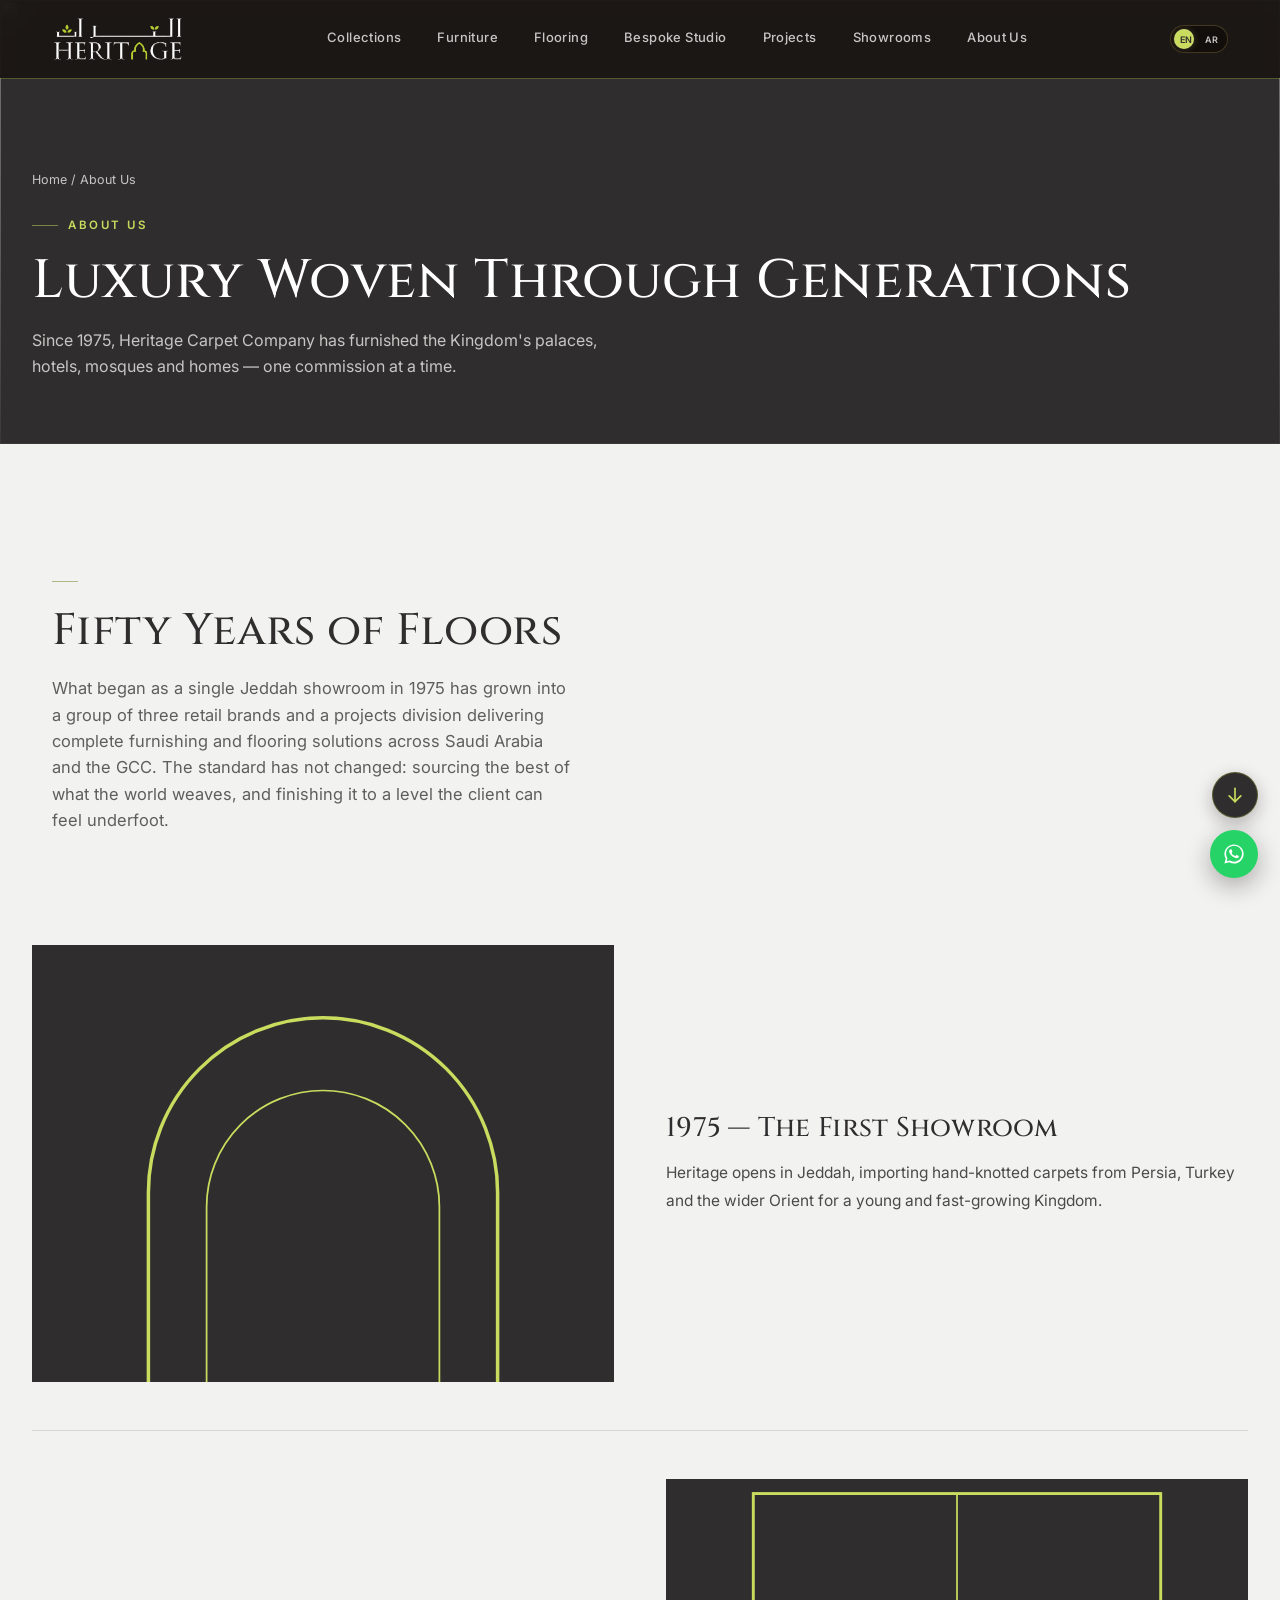
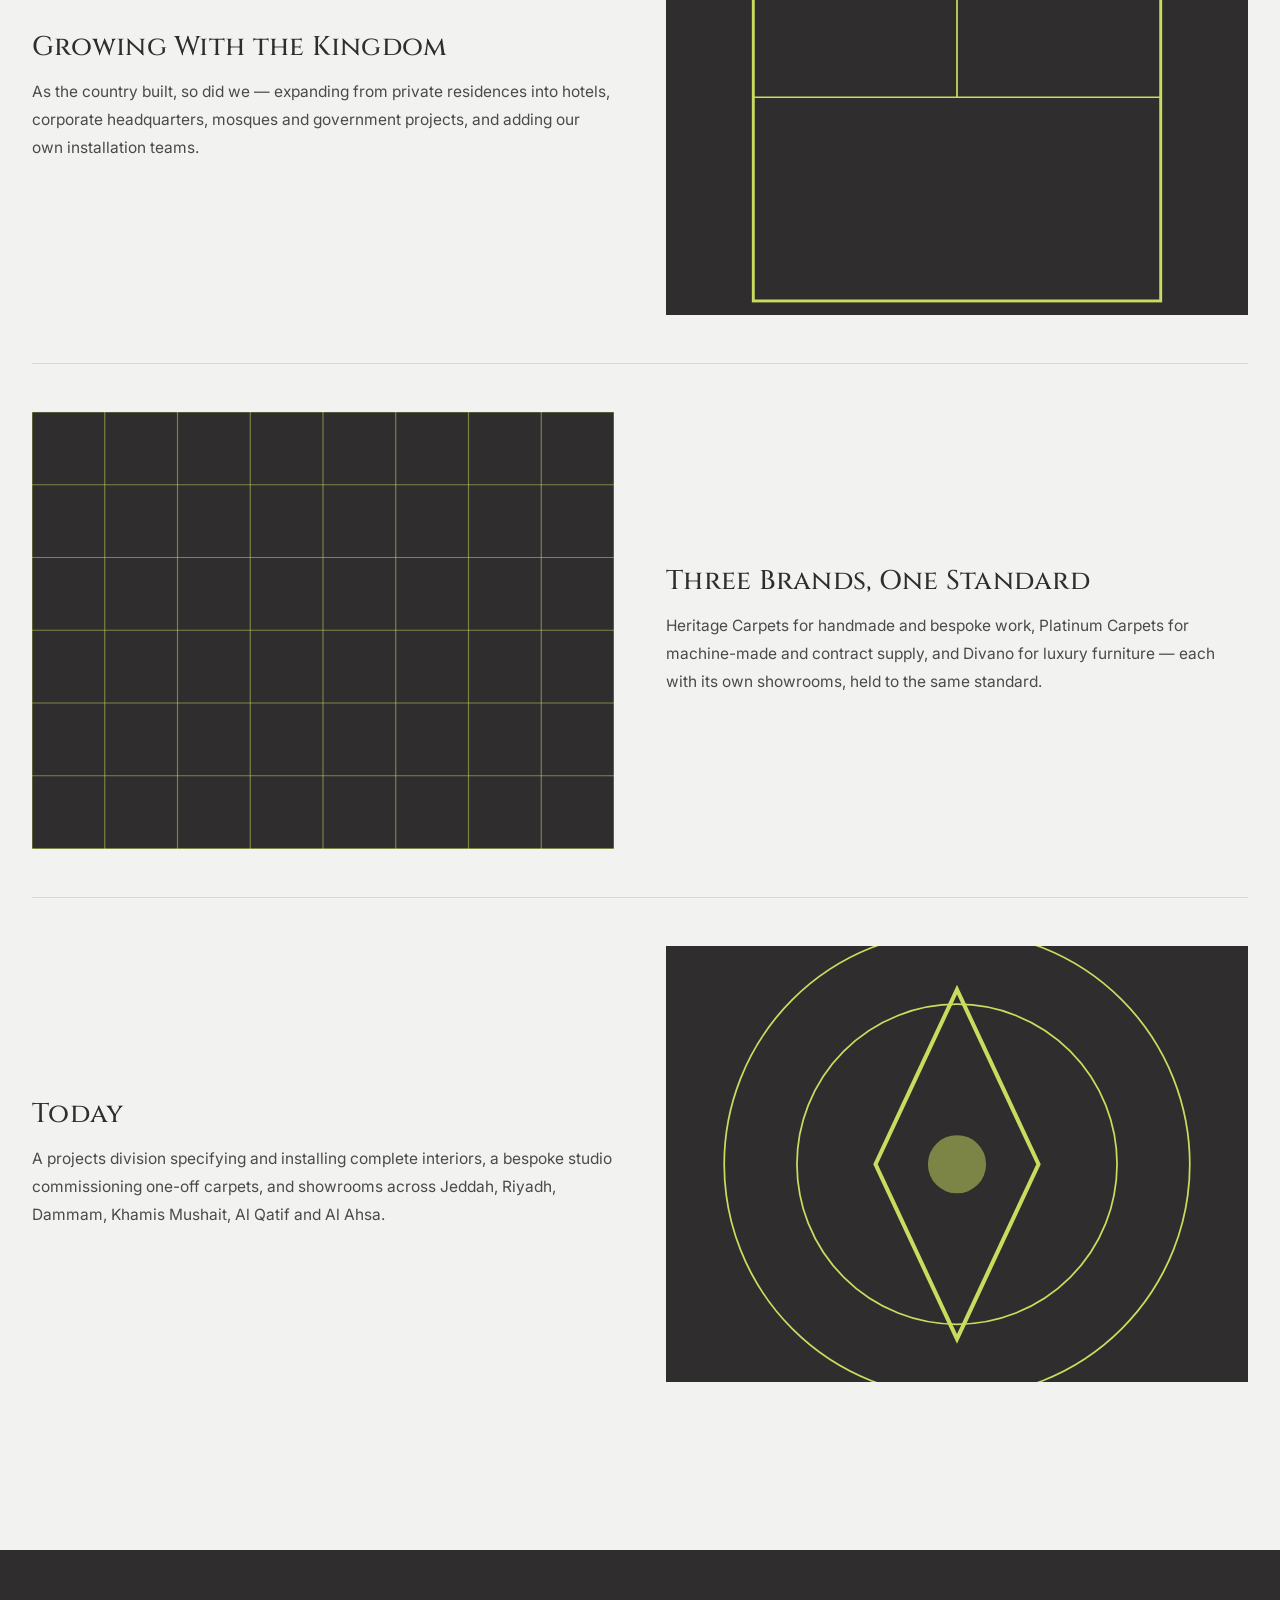
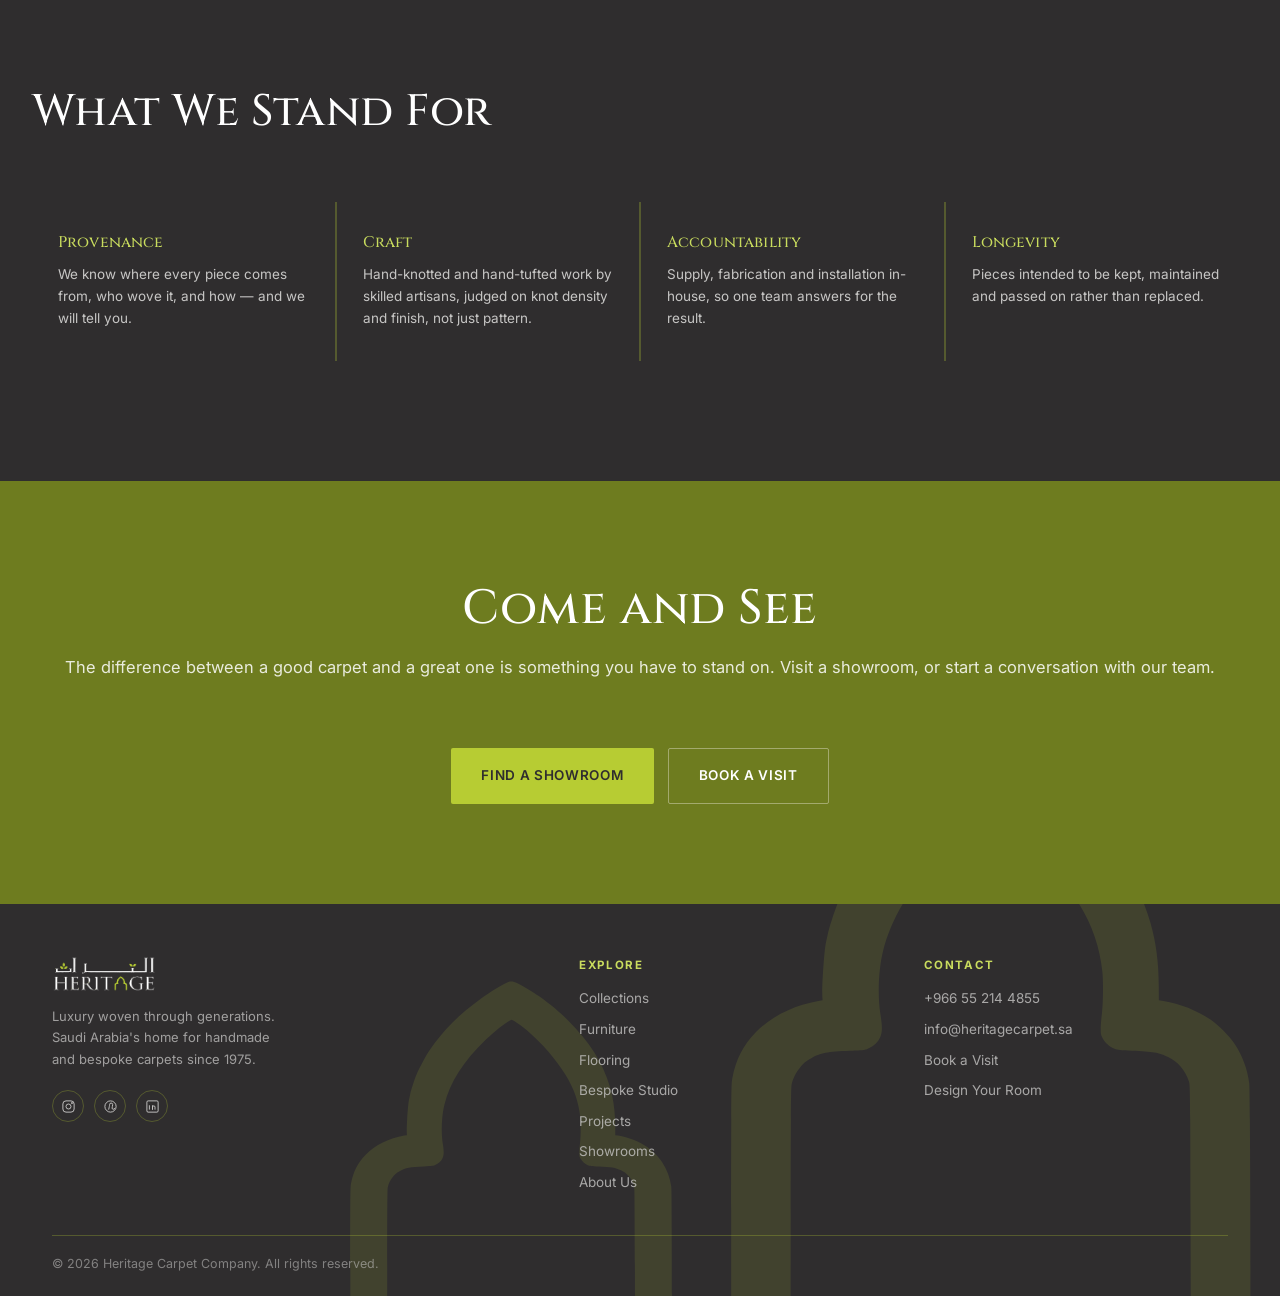
==== about.html @ 790af74d "Add files via upload" ====
<!DOCTYPE html>
<html lang="en" dir="ltr" data-title-en="About Us — Heritage Carpet Company" data-title-ar="من نحن — شركة التراث للسجاد">
<head>
<meta charset="UTF-8">
<meta name="viewport" content="width=device-width, initial-scale=1.0">
<title>About Us — Heritage Carpet Company</title>
<link rel="preconnect" href="https://fonts.googleapis.com">
<link rel="preconnect" href="https://fonts.gstatic.com" crossorigin>
<link href="https://fonts.googleapis.com/css2?family=Fraunces:ital,opsz,wght@0,9..144,300;0,9..144,400;0,9..144,500;0,9..144,600;1,9..144,400;1,9..144,500&family=Inter:wght@400;500;600;700&family=Amiri:wght@400;700&family=Tajawal:wght@400;500;700;800&display=swap" rel="stylesheet">
<link rel="stylesheet" href="css/style.css">
</head>
<body>

<div class="lang-block" data-lang="en" dir="ltr">
<!-- ============ NAV ============ -->
<nav class="nav static-solid" data-role="nav">
  <div class="container">
    <a href="index.html" class="nav-logo">
      <img class="logo-img" src="Assets/Heritage.png" alt="Heritage Carpet Company"><span class="logo-fallback-text">Heritage</span>
    </a>
    <div class="nav-links">
      <a href="collections.html">Collections</a>
      <a href="furniture.html">Furniture</a>
      <a href="flooring.html">Flooring</a>
      <a href="bespoke.html">Bespoke Studio</a>
      <a href="projects.html">Projects</a>
      <a href="locations.html">Showrooms</a>
      <a href="about.html">About Us</a>
    </div>
    <div class="nav-right">
      <button type="button" class="lang-toggle" data-lang-switch aria-label="Switch language"><span class="lang-option lang-en">EN</span><span class="lang-option lang-ar">AR</span><span class="lang-indicator"></span></button>
      <!--<a href="visit.html" class="btn btn-fill nav-cta">Book a Visit</a>-->
      <button class="hamburger" data-role="hamburger" aria-label="Menu"><span></span><span></span><span></span></button>
    </div>
  </div>
</nav>
<div class="mobile-menu" data-role="mobile-menu">
  <a href="collections.html">Collections</a>
  <a href="furniture.html">Furniture</a>
  <a href="flooring.html">Flooring</a>
  <a href="bespoke.html">Bespoke Studio</a>
  <a href="projects.html">Projects</a>
  <a href="locations.html">Showrooms</a>
  <a href="about.html">About Us</a>
</div>

<!-- ============ PAGE HEADER ============ -->
<header class="page-header">
  <div class="page-header-media"><img src="Assets/headers/about.jpg" alt=""></div>
  <div class="container-wide">
    <div class="breadcrumb"><a href="index.html">Home</a> / About Us</div>
    <div class="eyebrow on-dark" data-role="cp-kicker"></div>
    <h1 data-role="cp-title"></h1>
    <p data-role="cp-lead"></p>
  </div>
</header>

<section class="section">
  <div class="container">
    <div class="section-head">
      <div class="eyebrow on-light" data-role="cp-intro-kicker"></div>
      <h2 data-role="cp-intro-title"></h2>
      <p data-role="cp-intro-body"></p>
    </div>
  </div>
  <div class="container-wide">
    <div data-role="cp-blocks"></div>
  </div>
</section>

<section class="section on-dark">
  <div class="container-wide">
    <div class="section-head">
      <h2 data-role="cp-feat-title"></h2>
    </div>
    <div class="cp-features" data-role="cp-features"></div>
  </div>
</section>

<section class="cta-band">
  <div class="container">
    <h2 data-role="cp-cta-title"></h2>
    <p data-role="cp-cta-body"></p>
    <div style="display:flex;gap:14px;justify-content:center;flex-wrap:wrap;margin-top:32px;">
      <a class="btn btn-fill" data-role="cp-cta-primary" href="locations.html"></a>
      <a class="btn btn-outline" data-role="cp-cta-secondary" href="visit.html"></a>
    </div>
  </div>
</section>

<!-- ============ FOOTER ============ -->
<footer>
  <div class="container">
    <div class="footer-top">
      <div class="footer-brand">
        <a href="index.html" class="nav-logo">
          <img class="logo-img" src="Assets/Heritage.png" alt="Heritage Carpet Company"><span class="logo-fallback-text">Heritage</span>
        </a>
        <p>Luxury woven through generations. Saudi Arabia's home for handmade and bespoke carpets since 1975.</p>
        <div class="footer-social">
          <a href="#" aria-label="Instagram"><svg viewBox="0 0 24 24" fill="none" stroke-width="1.5"><rect x="3" y="3" width="18" height="18" rx="5"/><circle cx="12" cy="12" r="4"/><circle cx="17.5" cy="6.5" r="1"/></svg></a>
          <a href="#" aria-label="Pinterest"><svg viewBox="0 0 24 24" fill="none" stroke-width="1.5"><circle cx="12" cy="12" r="9"/><path d="M9 17c1-4 1.5-6.5 1.5-8a2.5 2.5 0 015 0c0 2-1 4-1 5.5a2 2 0 004 0"/></svg></a>
          <a href="#" aria-label="LinkedIn"><svg viewBox="0 0 24 24" fill="none" stroke-width="1.5"><rect x="3" y="3" width="18" height="18" rx="2"/><path d="M7 10v7M7 7v.01M12 17v-4a2 2 0 014 0v4M12 17v-7"/></svg></a>
        </div>
      </div>
      <div class="footer-col">
        <h5>Explore</h5>
        <a href="collections.html">Collections</a>
        <a href="furniture.html">Furniture</a>
        <a href="flooring.html">Flooring</a>
        <a href="bespoke.html">Bespoke Studio</a>
        <a href="projects.html">Projects</a>
        <a href="locations.html">Showrooms</a>
        <a href="about.html">About Us</a>
      </div>
      <div class="footer-col">
        <h5>Contact</h5>
        <a href="tel:+966552144855">+966 55 214 4855</a>
        <a href="mailto:info@heritagecarpet.sa">info@heritagecarpet.sa</a>
        <a href="visit.html">Book a Visit</a>
        <a href="room.html">Design Your Room</a>
      </div>
    </div>
    <div class="footer-bottom">
      <span>© <span data-role="year"></span> Heritage Carpet Company. All rights reserved.</span>
    </div>
  </div>
</footer>

<!-- ============ WHATSAPP FLOATING BUTTON ============ -->
<a class="wa-float" href="https://wa.me/966552144855?text=Hello%20Heritage%20Carpet%20Company%2C%20I%27d%20like%20to%20ask%20about%20a%20bespoke%20rug." target="_blank" rel="noopener" aria-label="Chat with us on WhatsApp">
  <span class="wa-label">Chat with us</span>
  <svg viewBox="0 0 32 32" aria-hidden="true"><path d="M16.04 3.2c-7.06 0-12.8 5.74-12.8 12.8 0 2.26.6 4.47 1.73 6.42L3.2 28.8l6.55-1.71a12.74 12.74 0 006.29 1.64h.01c7.05 0 12.79-5.74 12.79-12.8 0-3.42-1.33-6.63-3.75-9.05a12.7 12.7 0 00-9.05-3.68zm0 23.03h-.01a10.6 10.6 0 01-5.4-1.48l-.39-.23-4.02 1.05 1.07-3.92-.25-.4a10.58 10.58 0 01-1.62-5.65c0-5.86 4.77-10.63 10.63-10.63 2.84 0 5.5 1.11 7.51 3.12a10.55 10.55 0 013.11 7.52c0 5.86-4.77 10.62-10.63 10.62zm5.83-7.96c-.32-.16-1.89-.93-2.18-1.04-.29-.11-.5-.16-.71.16-.21.32-.82 1.03-1 1.24-.19.21-.37.24-.69.08-.32-.16-1.35-.5-2.57-1.59-.95-.85-1.59-1.89-1.78-2.21-.19-.32-.02-.5.14-.66.14-.14.32-.37.48-.56.16-.19.21-.32.32-.53.11-.21.05-.4-.03-.56-.08-.16-.71-1.72-.98-2.35-.26-.62-.52-.54-.71-.55l-.61-.01c-.21 0-.56.08-.85.4-.29.32-1.11 1.09-1.11 2.65s1.14 3.07 1.3 3.28c.16.21 2.24 3.42 5.43 4.8.76.33 1.35.52 1.81.67.76.24 1.45.21 2 .13.61-.09 1.89-.77 2.15-1.52.27-.75.27-1.38.19-1.52-.08-.13-.29-.21-.61-.37z"/></svg>
</a>
</div>

<div class="lang-block" data-lang="ar" dir="rtl" hidden>
<!-- ============ NAV ============ -->
<nav class="nav static-solid" data-role="nav">
  <div class="container">
    <a href="index.html" class="nav-logo">
      <img class="logo-img" src="Assets/Heritage.png" alt="شركة التراث للسجاد"><span class="logo-fallback-text">التراث</span>
    </a>
    <div class="nav-links">
      <a href="collections.html">المجموعات</a>
      <a href="furniture.html">الأثاث</a>
      <a href="flooring.html">الأرضيات</a>
      <a href="bespoke.html">التصميم الحصري</a>
      <a href="projects.html">المشاريع</a>
      <a href="locations.html">صالات العرض</a>
      <a href="about.html">من نحن</a>
    </div>
    <div class="nav-right">
      <button type="button" class="lang-toggle" data-lang-switch aria-label="Switch language"><span class="lang-option lang-en">EN</span><span class="lang-option lang-ar">AR</span><span class="lang-indicator"></span></button>
      <!--<a href="visit.html" class="btn btn-fill nav-cta">احجز زيارة</a>-->
      <button class="hamburger" data-role="hamburger" aria-label="القائمة"><span></span><span></span><span></span></button>
    </div>
  </div>
</nav>
<div class="mobile-menu" data-role="mobile-menu">
  <a href="collections.html">المجموعات</a>
  <a href="furniture.html">الأثاث</a>
  <a href="flooring.html">الأرضيات</a>
  <a href="bespoke.html">التصميم الحصري</a>
  <a href="projects.html">المشاريع</a>
  <a href="locations.html">صالات العرض</a>
  <a href="about.html">من نحن</a>
</div>

<!-- ============ PAGE HEADER ============ -->
<header class="page-header">
  <div class="page-header-media"><img src="Assets/headers/about.jpg" alt=""></div>
  <div class="container-wide">
    <div class="breadcrumb"><a href="index.html">الرئيسية</a> / من نحن</div>
    <div class="eyebrow on-dark" data-role="cp-kicker"></div>
    <h1 data-role="cp-title"></h1>
    <p data-role="cp-lead"></p>
  </div>
</header>

<section class="section">
  <div class="container">
    <div class="section-head">
      <div class="eyebrow on-light" data-role="cp-intro-kicker"></div>
      <h2 data-role="cp-intro-title"></h2>
      <p data-role="cp-intro-body"></p>
    </div>
  </div>
  <div class="container-wide">
    <div data-role="cp-blocks"></div>
  </div>
</section>

<section class="section on-dark">
  <div class="container-wide">
    <div class="section-head">
      <h2 data-role="cp-feat-title"></h2>
    </div>
    <div class="cp-features" data-role="cp-features"></div>
  </div>
</section>

<section class="cta-band">
  <div class="container">
    <h2 data-role="cp-cta-title"></h2>
    <p data-role="cp-cta-body"></p>
    <div style="display:flex;gap:14px;justify-content:center;flex-wrap:wrap;margin-top:32px;">
      <a class="btn btn-fill" data-role="cp-cta-primary" href="locations.html"></a>
      <a class="btn btn-outline" data-role="cp-cta-secondary" href="visit.html"></a>
    </div>
  </div>
</section>

<!-- ============ FOOTER ============ -->
<footer>
  <div class="container">
    <div class="footer-top">
      <div class="footer-brand">
        <a href="index.html" class="nav-logo">
          <img class="logo-img" src="Assets/Heritage.png" alt="شركة التراث للسجاد"><span class="logo-fallback-text">التراث</span>
        </a>
        <p>فخامة منسوجة عبر الأجيال. بيت السجاد اليدوي والحصري في السعودية منذ 1975.</p>
        <div class="footer-social">
          <a href="#" aria-label="Instagram"><svg viewBox="0 0 24 24" fill="none" stroke-width="1.5"><rect x="3" y="3" width="18" height="18" rx="5"/><circle cx="12" cy="12" r="4"/><circle cx="17.5" cy="6.5" r="1"/></svg></a>
          <a href="#" aria-label="Pinterest"><svg viewBox="0 0 24 24" fill="none" stroke-width="1.5"><circle cx="12" cy="12" r="9"/><path d="M9 17c1-4 1.5-6.5 1.5-8a2.5 2.5 0 015 0c0 2-1 4-1 5.5a2 2 0 004 0"/></svg></a>
          <a href="#" aria-label="LinkedIn"><svg viewBox="0 0 24 24" fill="none" stroke-width="1.5"><rect x="3" y="3" width="18" height="18" rx="2"/><path d="M7 10v7M7 7v.01M12 17v-4a2 2 0 014 0v4M12 17v-7"/></svg></a>
        </div>
      </div>
      <div class="footer-col">
        <h5>تصفح</h5>
        <a href="collections.html">المجموعات</a>
        <a href="furniture.html">الأثاث</a>
        <a href="flooring.html">الأرضيات</a>
        <a href="bespoke.html">التصميم الحصري</a>
        <a href="projects.html">المشاريع</a>
        <a href="locations.html">صالات العرض</a>
        <a href="about.html">من نحن</a>
      </div>
      <div class="footer-col">
        <h5>التواصل</h5>
        <a href="tel:+966552144855">4855 214 55 966+</a>
        <a href="mailto:info@heritagecarpet.sa">info@heritagecarpet.sa</a>
        <a href="visit.html">احجز زيارة</a>
        <a href="room.html">صمم غرفتك</a>
      </div>
    </div>
    <div class="footer-bottom">
      <span>© <span data-role="year"></span> شركة التراث للسجاد. جميع الحقوق محفوظة.</span>
    </div>
  </div>
</footer>

<!-- ============ WHATSAPP FLOATING BUTTON ============ -->
<a class="wa-float" href="https://wa.me/966552144855?text=%D9%85%D8%B1%D8%AD%D8%A8%D9%8B%D8%A7%D8%8C%20%D8%A3%D9%88%D8%AF%20%D8%A7%D9%84%D8%A7%D8%B3%D8%AA%D9%81%D8%B3%D8%A7%D8%B1%20%D8%B9%D9%86%20%D8%B3%D8%AC%D8%A7%D8%AF%D8%A9%20%D8%AD%D8%B5%D8%B1%D9%8A%D8%A9." target="_blank" rel="noopener" aria-label="تواصل معنا عبر واتساب">
  <span class="wa-label">تواصل معنا</span>
  <svg viewBox="0 0 32 32" aria-hidden="true"><path d="M16.04 3.2c-7.06 0-12.8 5.74-12.8 12.8 0 2.26.6 4.47 1.73 6.42L3.2 28.8l6.55-1.71a12.74 12.74 0 006.29 1.64h.01c7.05 0 12.79-5.74 12.79-12.8 0-3.42-1.33-6.63-3.75-9.05a12.7 12.7 0 00-9.05-3.68zm0 23.03h-.01a10.6 10.6 0 01-5.4-1.48l-.39-.23-4.02 1.05 1.07-3.92-.25-.4a10.58 10.58 0 01-1.62-5.65c0-5.86 4.77-10.63 10.63-10.63 2.84 0 5.5 1.11 7.51 3.12a10.55 10.55 0 013.11 7.52c0 5.86-4.77 10.62-10.63 10.62zm5.83-7.96c-.32-.16-1.89-.93-2.18-1.04-.29-.11-.5-.16-.71.16-.21.32-.82 1.03-1 1.24-.19.21-.37.24-.69.08-.32-.16-1.35-.5-2.57-1.59-.95-.85-1.59-1.89-1.78-2.21-.19-.32-.02-.5.14-.66.14-.14.32-.37.48-.56.16-.19.21-.32.32-.53.11-.21.05-.4-.03-.56-.08-.16-.71-1.72-.98-2.35-.26-.62-.52-.54-.71-.55l-.61-.01c-.21 0-.56.08-.85.4-.29.32-1.11 1.09-1.11 2.65s1.14 3.07 1.3 3.28c.16.21 2.24 3.42 5.43 4.8.76.33 1.35.52 1.81.67.76.24 1.45.21 2 .13.61-.09 1.89-.77 2.15-1.52.27-.75.27-1.38.19-1.52-.08-.13-.29-.21-.61-.37z"/></svg>
</a>
</div>

<script src="js/data.js"></script>
<script src="js/pages-data.js"></script>
<script src="js/script.js"></script>
<script>
  Heritage.renderContentPage({page:'about'}, document.querySelector('.lang-block[data-lang="en"]'));
</script>
<script>
  Heritage.renderContentPage({page:'about'}, document.querySelector('.lang-block[data-lang="ar"]'));
</script>
</body>
</html>
---- css/style.css ----
@import url('https://fonts.googleapis.com/css2?family=Cinzel:wght@400;500;600;700&display=swap');

/* ----------------------------------------------------------------------
   BRAND FONTS
   Trajan and AraEtabAlMonie_ee are licensed fonts and cannot be served from
   Google Fonts. Drop the webfont files into Assets/fonts/ using the names
   below and they take over automatically; until then the fallbacks render:
     Assets/fonts/TrajanPro-Regular.woff2   (+ -Bold)
     Assets/fonts/AraEtabAlMonie_ee.woff2   (+ -Bold)
   local() is listed first so a machine with the desktop font installed uses
   it directly. Fallbacks: Cinzel (English, Roman-inscription face very close
   to Trajan) and Tajawal (Arabic).
   ---------------------------------------------------------------------- */
@font-face{
  font-family:'TrajanBrand';
  src:local('Trajan Pro'),local('TrajanPro-Regular'),local('Trajan'),
      url('../Assets/fonts/TrajanPro-Regular.woff2') format('woff2');
  font-weight:400;font-style:normal;font-display:swap;
}
@font-face{
  font-family:'TrajanBrand';
  src:local('Trajan Pro Bold'),local('TrajanPro-Bold'),
      url('../Assets/fonts/TrajanPro-Bold.woff2') format('woff2');
  font-weight:700;font-style:normal;font-display:swap;
}
@font-face{
  font-family:'AraEtabBrand';
  src:local('AraEtabAlMonie_ee'),local('AraEtabAlMonie'),
      url('../Assets/fonts/AraEtabAlMonie_ee.woff2') format('woff2');
  font-weight:400;font-style:normal;font-display:swap;
}
@font-face{
  font-family:'AraEtabBrand';
  src:local('AraEtabAlMonie_ee Bold'),local('AraEtabAlMonie-Bold'),
      url('../Assets/fonts/AraEtabAlMonie_ee-Bold.woff2') format('woff2');
  font-weight:700;font-style:normal;font-display:swap;
}

/* ======================================================================
   HERITAGE CARPET COMPANY — SHARED STYLESHEET
   Used by index.html, collections.html, bespoke.html — each page holds
   both English and Arabic content blocks, toggled client-side.
   Logical properties (inset-inline-*, margin-inline-*, padding-inline-*)
   are used throughout so RTL mirroring happens automatically from the
   dir="rtl" attribute on <html> — see the RTL OVERRIDES block at the
   bottom for the handful of things (transforms, gradients) that logical
   properties can't handle on their own.
   ====================================================================== */

*,*::before,*::after{box-sizing:border-box;margin:0;padding:0;}
.lang-block[hidden]{display:none !important;}

:root{
  /* ---- BRAND CORE (from the brand guidelines) ---- */
  --brand-grey:#595556;      /* RGB 86,85,89  */
  --brand-lime:#B7CC33;      /* RGB 183,204,51 */
  --brand-white:#ffffff;

  /* ---- Derived greys, same hue as --brand-grey, for depth ---- */
  --ink:#2F2D2E;             /* deep surface (nav, footer, dark sections) */
  --ink-2:#3A3839;
  --ink-3:#454344;

  /* ---- Light surfaces ---- */
  --parchment:#F2F2F1;       /* page background */
  --parchment-2:#FFFFFF;     /* raised cards/panels */

  /* ---- Accents ----
     Lime is only 1.8:1 against white, so it can't carry small text on light
     backgrounds. --madder is a darkened lime (4.6:1 on white, passes AA) used
     for small accent text on light; full-strength lime is used on dark. */
  --madder:#6E7C1F;          /* accent text on LIGHT backgrounds */
  --madder-light:#7F8F24;
  --brass:#B7CC33;           /* brand lime */
  --brass-light:#C9DC5E;     /* lifted lime for text/lines on dark */
  --teal:#595556;            /* brand grey, kept for the few semantic uses */

  /* ---- Text ---- */
  --ink-text:#2F2D2E;        /* 7.4:1 on white */
  --cream-text:#FFFFFF;
  --cream-text-dim:#C7C6C5;

  /* ---- Lines & effects ---- */
  --line-dark:rgba(183,204,51,0.28);
  --line-light:rgba(89,85,86,0.18);
  --shadow:0 20px 50px rgba(35,33,34,0.25);
  --ease:cubic-bezier(.22,.61,.36,1);
  --whatsapp:#25D366;

  /* ---- Primary brand pattern: mihrab arches (same arch as the logo's A).
     Used as a watermark; apply with the .has-arch-pattern utility below. ---- */
  --pattern-arch:url("data:image/svg+xml,<svg xmlns='http://www.w3.org/2000/svg' viewBox='0 0 900 400' fill='none'><g fill='%23B7CC33' stroke='none'><g transform='translate(266.7,186.0) scale(0.27549) translate(0,922) scale(0.1,-0.1)'><path d='M3926 9209 c-125 -48 -484 -264 -696 -417 -537 -389 -919 -771 -1257 -1259 -93 -133 -254 -432 -331 -613 -51 -121 -136 -384 -157 -486 -9 -43 -20 -96 -26 -117 -28 -107 -69 -709 -57 -853 l3 -43 -65 -11 c-375 -65 -724 -238 -955 -475 -196 -200 -308 -419 -363 -710 -16 -83 -17 -241 -17 -2015 l0 -1925 28 -60 c53 -112 114 -170 215 -202 45 -14 91 -18 212 -18 140 0 161 2 218 24 86 33 162 103 204 189 l33 67 2 1888 c1 1373 4 1906 13 1955 15 87 68 195 134 271 62 72 84 90 168 137 141 80 245 100 590 113 223 8 227 9 291 39 80 37 141 96 174 170 34 73 35 162 4 352 -46 280 -29 687 40 965 139 553 468 1068 1033 1612 206 199 453 396 578 461 l48 25 43 -19 c50 -22 245 -163 337 -243 387 -335 705 -701 954 -1100 206 -328 328 -678 366 -1051 16 -155 12 -483 -7 -643 -10 -78 -18 -182 -18 -232 0 -81 3 -95 29 -143 40 -72 110 -134 182 -162 51 -20 86 -24 270 -31 317 -12 408 -27 551 -95 151 -72 261 -200 319 -374 18 -53 19 -138 24 -1980 l5 -1925 26 -56 c36 -75 86 -130 156 -167 82 -43 160 -55 311 -50 119 4 133 7 200 38 132 60 198 162 214 324 13 142 2 3683 -12 3786 -30 222 -103 419 -226 605 -75 116 -250 291 -369 372 -207 139 -465 241 -720 283 l-70 11 -1 212 c-2 377 -41 671 -129 978 -170 589 -514 1134 -1042 1649 -237 232 -398 365 -718 597 -124 90 -378 242 -529 318 -79 40 -160 53 -210 34z'/></g><g transform='translate(526.0,30.0) scale(0.44469) translate(0,922) scale(0.1,-0.1)'><path d='M3926 9209 c-125 -48 -484 -264 -696 -417 -537 -389 -919 -771 -1257 -1259 -93 -133 -254 -432 -331 -613 -51 -121 -136 -384 -157 -486 -9 -43 -20 -96 -26 -117 -28 -107 -69 -709 -57 -853 l3 -43 -65 -11 c-375 -65 -724 -238 -955 -475 -196 -200 -308 -419 -363 -710 -16 -83 -17 -241 -17 -2015 l0 -1925 28 -60 c53 -112 114 -170 215 -202 45 -14 91 -18 212 -18 140 0 161 2 218 24 86 33 162 103 204 189 l33 67 2 1888 c1 1373 4 1906 13 1955 15 87 68 195 134 271 62 72 84 90 168 137 141 80 245 100 590 113 223 8 227 9 291 39 80 37 141 96 174 170 34 73 35 162 4 352 -46 280 -29 687 40 965 139 553 468 1068 1033 1612 206 199 453 396 578 461 l48 25 43 -19 c50 -22 245 -163 337 -243 387 -335 705 -701 954 -1100 206 -328 328 -678 366 -1051 16 -155 12 -483 -7 -643 -10 -78 -18 -182 -18 -232 0 -81 3 -95 29 -143 40 -72 110 -134 182 -162 51 -20 86 -24 270 -31 317 -12 408 -27 551 -95 151 -72 261 -200 319 -374 18 -53 19 -138 24 -1980 l5 -1925 26 -56 c36 -75 86 -130 156 -167 82 -43 160 -55 311 -50 119 4 133 7 200 38 132 60 198 162 214 324 13 142 2 3683 -12 3786 -30 222 -103 419 -226 605 -75 116 -250 291 -369 372 -207 139 -465 241 -720 283 l-70 11 -1 212 c-2 377 -41 671 -129 978 -170 589 -514 1134 -1042 1649 -237 232 -398 365 -718 597 -124 90 -378 242 -529 318 -79 40 -160 53 -210 34z'/></g></g></svg>");
  --pattern-arch-single:url("data:image/svg+xml,<svg xmlns='http://www.w3.org/2000/svg' viewBox='0 0 490 400' fill='none'><g fill='%23B7CC33' stroke='none'><g transform='translate(116.0,30.0) scale(0.44469) translate(0,922) scale(0.1,-0.1)'><path d='M3926 9209 c-125 -48 -484 -264 -696 -417 -537 -389 -919 -771 -1257 -1259 -93 -133 -254 -432 -331 -613 -51 -121 -136 -384 -157 -486 -9 -43 -20 -96 -26 -117 -28 -107 -69 -709 -57 -853 l3 -43 -65 -11 c-375 -65 -724 -238 -955 -475 -196 -200 -308 -419 -363 -710 -16 -83 -17 -241 -17 -2015 l0 -1925 28 -60 c53 -112 114 -170 215 -202 45 -14 91 -18 212 -18 140 0 161 2 218 24 86 33 162 103 204 189 l33 67 2 1888 c1 1373 4 1906 13 1955 15 87 68 195 134 271 62 72 84 90 168 137 141 80 245 100 590 113 223 8 227 9 291 39 80 37 141 96 174 170 34 73 35 162 4 352 -46 280 -29 687 40 965 139 553 468 1068 1033 1612 206 199 453 396 578 461 l48 25 43 -19 c50 -22 245 -163 337 -243 387 -335 705 -701 954 -1100 206 -328 328 -678 366 -1051 16 -155 12 -483 -7 -643 -10 -78 -18 -182 -18 -232 0 -81 3 -95 29 -143 40 -72 110 -134 182 -162 51 -20 86 -24 270 -31 317 -12 408 -27 551 -95 151 -72 261 -200 319 -374 18 -53 19 -138 24 -1980 l5 -1925 26 -56 c36 -75 86 -130 156 -167 82 -43 160 -55 311 -50 119 4 133 7 200 38 132 60 198 162 214 324 13 142 2 3683 -12 3786 -30 222 -103 419 -226 605 -75 116 -250 291 -369 372 -207 139 -465 241 -720 283 l-70 11 -1 212 c-2 377 -41 671 -129 978 -170 589 -514 1134 -1042 1649 -237 232 -398 365 -718 597 -124 90 -378 242 -529 318 -79 40 -160 53 -210 34z'/></g></g></svg>");

  /* ---- Type stacks ---- */
  --font-display:'TrajanBrand','Cinzel',Georgia,'Times New Roman',serif;
  --font-body:'Inter',-apple-system,BlinkMacSystemFont,sans-serif;
  --font-display-ar:'AraEtabBrand','Tajawal','Segoe UI',sans-serif;
  --font-body-ar:'AraEtabBrand','Tajawal','Segoe UI',sans-serif;
}

/* overflow-x must be set on BOTH html and body — mobile browsers ignore it on
   body alone, which is what allowed the page to pinch-zoom out and reveal an
   empty strip on the side. */
html{scroll-behavior:smooth;overflow-x:hidden;}
@media (prefers-reduced-motion: reduce){
  html{scroll-behavior:auto;}
  *,*::before,*::after{animation-duration:0.001ms !important;animation-iteration-count:1 !important;transition-duration:0.001ms !important;}
}
body{
  font-family:var(--font-body);
  background:var(--parchment);
  color:var(--ink-text);
  line-height:1.6;
  -webkit-font-smoothing:antialiased;
  overflow-x:hidden;
  width:100%;
  max-width:100%;
}
img,svg{display:block;max-width:100%;}
a{color:inherit;text-decoration:none;}
button{font:inherit;cursor:pointer;border:none;background:none;color:inherit;}
ul{list-style:none;}
h1,h2,h3,h4{font-family:var(--font-display);font-weight:500;line-height:1.18;letter-spacing:0.01em;}
.container{width:100%;max-width:1240px;margin:0 auto;padding-inline:32px;}
.container-wide{width:100%;max-width:1320px;margin:0 auto;padding-inline:32px;}
:focus-visible{outline:2px solid var(--brass);outline-offset:3px;}

.eyebrow{display:inline-flex;align-items:center;gap:10px;font-family:var(--font-body);font-size:11.5px;font-weight:600;letter-spacing:0.22em;text-transform:uppercase;}
.eyebrow::before{content:"";width:26px;height:1px;background:currentColor;opacity:0.5;}
.eyebrow.on-dark{color:var(--brass-light);}
.eyebrow.on-light{color:var(--madder);}

.section{padding:120px 0;position:relative;}
.section-head{max-width:640px;margin-bottom:64px;}
.section-head.center{margin-inline:auto;text-align:center;}
.section-head h2{font-size:clamp(30px,4vw,44px);margin-top:16px;color:inherit;}
.section-head p{margin-top:18px;font-size:16.5px;color:inherit;opacity:0.75;max-width:52ch;}
.section-head.center p{margin-inline:auto;}
.on-dark{background:var(--ink);color:var(--cream-text);}
.on-parchment2{background:var(--parchment-2);color:var(--ink-text);}

.btn{display:inline-flex;align-items:center;justify-content:center;gap:10px;padding:16px 30px;font-size:13.5px;font-weight:600;letter-spacing:0.05em;text-transform:uppercase;border-radius:2px;transition:all .35s var(--ease);white-space:nowrap;}
.btn-fill{background:var(--brass);color:var(--ink);}
.btn-fill:hover{background:var(--brass-light);transform:translateY(-2px);}
.btn-outline{border:1px solid rgba(243,238,227,0.4);color:var(--cream-text);}
.btn-outline:hover{border-color:var(--brass-light);color:var(--brass-light);transform:translateY(-2px);}
.btn-outline.dark{border:1px solid rgba(42,36,32,0.3);color:var(--ink-text);}
.btn-outline.dark:hover{border-color:var(--madder);color:var(--madder);}
.btn-sm{padding:10px 18px;font-size:11.5px;}
.btn-text{font-size:13.5px;font-weight:600;letter-spacing:0.05em;text-transform:uppercase;display:inline-flex;align-items:center;gap:8px;border-bottom:1px solid transparent;padding-bottom:4px;transition:.3s var(--ease);}
.btn-text:hover{border-color:currentColor;gap:12px;}

.reveal{opacity:0;transform:translateY(28px);transition:opacity .9s var(--ease),transform .9s var(--ease);}
.reveal.is-visible{opacity:1;transform:translateY(0);}

/* ============ LOGO ============ */
.logo-img{height:46px;width:auto;display:block;}
.logo-img.logo-missing{display:none;}
.footer-brand .logo-img{height:36px;}
.logo-fallback-text{display:none;font-family:var(--font-display);font-size:19px;letter-spacing:0.02em;color:var(--cream-text);}
.logo-img.logo-missing ~ .logo-fallback-text{display:inline;}

/* ============ NAV ============ */
.nav{position:fixed;top:0;left:0;right:0;z-index:1000;padding:26px 0;transition:all .4s var(--ease);}
.nav.solid,.nav.static-solid{padding:16px 0;background:rgba(27,23,20,0.94);backdrop-filter:blur(10px);box-shadow:0 1px 0 var(--line-dark);}
.nav .container{display:flex;align-items:center;justify-content:space-between;gap:24px;}
.nav-logo{display:flex;align-items:center;gap:12px;color:var(--cream-text);}
.nav-logo-text{font-family:var(--font-display);font-size:18px;letter-spacing:0.02em;}
.nav-logo-text small{display:block;font-family:var(--font-body);font-size:9.5px;letter-spacing:0.24em;color:var(--brass-light);font-weight:600;margin-top:2px;}
.nav-links{display:flex;align-items:center;gap:36px;}
.nav-links a{font-size:13px;font-weight:500;letter-spacing:0.03em;color:var(--cream-text-dim);position:relative;padding-bottom:4px;transition:color .3s;}
.nav-links a.current{color:var(--brass-light);}
.nav-links a::after{content:"";position:absolute;inset-inline-start:0;bottom:0;width:0;height:1px;background:var(--brass-light);transition:width .35s var(--ease);}
.nav-links a:hover{color:var(--cream-text);}
.nav-links a:hover::after,.nav-links a.current::after{width:100%;}
.nav-right{display:flex;align-items:center;gap:22px;}
/* =========================================
   LANGUAGE TOGGLE — always stays LTR even when the page is RTL
========================================= */
.lang-toggle{
    position:relative !important;
    display:flex !important;flex-direction:row !important;
    align-items:center !important;justify-content:space-between !important;
    direction:ltr !important;writing-mode:horizontal-tb !important;
    box-sizing:border-box;
    width:58px !important;height:28px !important;
    padding:3px !important;margin:0;
    border:1px solid rgba(190,160,90,0.28) !important;border-radius:20px !important;
    background:rgba(10,8,5,0.55) !important;
    cursor:pointer;overflow:hidden;
    appearance:none;-webkit-appearance:none;
    transition:border-color .3s ease, background .3s ease;
}
.lang-option{
    position:relative !important;z-index:2 !important;
    display:flex !important;align-items:center !important;justify-content:center !important;
    flex:0 0 50% !important;width:50% !important;height:100% !important;
    margin:0 !important;padding:0 !important;
    direction:ltr !important;writing-mode:horizontal-tb !important;
    font-size:9px !important;font-weight:600 !important;line-height:1 !important;letter-spacing:0.03em !important;
    color:var(--cream-text-dim);
    transition:color .3s ease;
}
.lang-indicator{
    position:absolute !important;z-index:1 !important;
    top:3px !important;left:3px !important;right:auto !important;
    width:20px !important;height:20px !important;
    margin:0 !important;padding:0 !important;
    border-radius:50% !important;
    background:var(--brass-light) !important;
    box-shadow:0 0 7px rgba(190,160,90,0.30), inset 0 0 2px rgba(255,255,255,0.35);
    transform:translateX(0) !important;
    transition:transform .35s cubic-bezier(.4,0,.2,1), box-shadow .3s ease;
}
.lang-toggle:not(.ar-active) .lang-en{color:var(--ink) !important;}
.lang-toggle:not(.ar-active) .lang-ar{color:var(--cream-text-dim) !important;}
.lang-toggle.ar-active .lang-en{color:var(--cream-text-dim) !important;}
.lang-toggle.ar-active .lang-ar{color:var(--ink) !important;}
.lang-toggle.ar-active .lang-indicator{transform:translateX(30px) !important;}
.lang-toggle:hover{border-color:var(--brass-light) !important;background:rgba(10,8,5,0.75) !important;}
.lang-toggle:hover .lang-indicator{box-shadow:0 0 11px rgba(190,160,90,0.40), inset 0 0 2px rgba(255,255,255,0.4);}
.lang-toggle:focus-visible{outline:1px solid var(--brass-light);outline-offset:3px;}
/* Plain-text variant: the footer toggles have no pill spans, so they must not inherit
   the fixed 58px pill sizing (script.js adds .lang-toggle-text to them automatically). */
.lang-toggle.lang-toggle-text{
    width:auto !important;
    height:auto !important;
    border-radius:2px !important;
    padding:8px 14px !important;
    background:transparent !important;
    border:1px solid var(--line-dark) !important;
    color:var(--cream-text-dim);
    font-size:12px;
    font-weight:600;
    letter-spacing:0.05em;
    display:inline-flex !important;
    justify-content:center !important;
    overflow:visible;
}
.lang-toggle.lang-toggle-text:hover{
    border-color:var(--brass-light) !important;
    color:var(--brass-light);
    background:transparent !important;
}

.nav-cta{display:inline-flex;padding:11px 20px;font-size:12px;}
.hamburger{display:none;width:24px;height:18px;position:relative;flex-direction:column;justify-content:space-between;}
.hamburger span{display:block;height:1px;width:100%;background:var(--cream-text);transition:.3s var(--ease);}
.hamburger.open span:nth-child(1){transform:translateY(8.5px) rotate(45deg);}
.hamburger.open span:nth-child(2){opacity:0;}
.hamburger.open span:nth-child(3){transform:translateY(-8.5px) rotate(-45deg);}
.mobile-menu{position:fixed;inset:0;background:var(--ink);z-index:999;display:flex;flex-direction:column;align-items:center;justify-content:center;gap:28px;opacity:0;visibility:hidden;transition:opacity .4s var(--ease);}
.mobile-menu.open{opacity:1;visibility:visible;}
.mobile-menu a{font-family:var(--font-display);font-size:26px;color:var(--cream-text);}

/* ============ HERO ============ */
.hero{min-height:100vh;position:relative;display:flex;align-items:center;background:radial-gradient(120% 90% at 80% 0%,#454344 0%,var(--ink) 55%,#211F20 100%);overflow:hidden;padding-top:120px;padding-bottom:80px;}
.hero-photo{position:absolute;inset:0;width:100%;height:100%;object-fit:cover;z-index:0;}
.hero-scrim{position:absolute;inset:0;z-index:1;pointer-events:none;background:linear-gradient(180deg,rgba(47,45,46,0.55) 0%,rgba(47,45,46,0.72) 55%,rgba(33,31,32,0.92) 100%);}
/* Decorative circular motif that sat over the hero. It existed as a placeholder for
   when there was no hero photograph; with a real photo in place it only adds noise.
   To bring it back, change display to block (opacity 0.16 is the original strength). */
.hero-motif{display:none;position:absolute;top:50%;inset-inline-end:-8%;transform:translateY(-50%);width:62vw;max-width:820px;opacity:0.16;pointer-events:none;z-index:1;}
.hero-motif svg{width:100%;height:auto;}
.hero .container{position:relative;z-index:2;}
.hero-content{max-width:640px;}
.hero-content .eyebrow{margin-bottom:22px;}
.hero-content h1{font-size:clamp(42px,6.2vw,76px);color:var(--cream-text);font-weight:400;}
.hero-content h1 em{font-style:normal;font-weight:600;color:var(--brass);}
.hero-content p{margin-top:26px;font-size:17.5px;color:var(--cream-text-dim);max-width:50ch;}
.hero-ctas{display:flex;flex-wrap:wrap;align-items:center;gap:20px;margin-top:44px;}
.hero-thread{margin-top:80px;height:2px;position:relative;max-width:560px;}
.hero-thread svg{width:100%;height:24px;overflow:visible;}
.hero-thread path{stroke:var(--brass-light);stroke-width:1.4;fill:none;stroke-dasharray:640;stroke-dashoffset:640;animation:drawThread 2.4s var(--ease) .5s forwards;}
.hero-thread circle{fill:var(--brass-light);opacity:0;animation:knotIn .5s var(--ease) forwards;}
@keyframes drawThread{to{stroke-dashoffset:0;}}
@keyframes knotIn{to{opacity:1;}}
.hero-strip{border-top:1px solid var(--line-dark);margin-top:64px;padding-top:26px;display:flex;flex-wrap:wrap;gap:14px 34px;color:var(--cream-text-dim);font-size:13px;letter-spacing:0.03em;}
.hero-strip span{color:var(--brass-light);}

/* ============ TIMELINE ============ */
.timeline-wrap{overflow-x:auto;padding-bottom:24px;-webkit-overflow-scrolling:touch;scrollbar-width:thin;}
.timeline{position:relative;display:flex;gap:0;min-width:920px;padding-top:14px;}
.timeline-track{position:absolute;top:64px;left:0;right:0;height:52px;pointer-events:none;}
.timeline-track svg{width:100%;height:100%;}
.timeline-track path{stroke:var(--brass);stroke-width:1.4;fill:none;}
.timeline-item{flex:1;position:relative;padding-top:118px;text-align:start;cursor:pointer;padding-inline-end:24px;}
.timeline-dot{position:absolute;top:56px;inset-inline-start:0;width:14px;height:14px;border-radius:50%;background:var(--ink);border:2px solid var(--brass);transition:.3s var(--ease);}
.timeline-item:hover .timeline-dot,.timeline-item.active .timeline-dot{background:var(--brass);box-shadow:0 0 0 6px rgba(176,141,70,0.18);}
.timeline-year{font-family:var(--font-display);font-style:normal;font-weight:600;font-size:22px;color:var(--brass-light);}
.timeline-title{margin-top:10px;font-size:15.5px;font-weight:600;color:var(--cream-text);}
.timeline-desc{margin-top:10px;font-size:13.8px;color:var(--cream-text-dim);max-width:220px;opacity:0;max-height:0;overflow:hidden;transition:.4s var(--ease);}
.timeline-item.active .timeline-desc{opacity:1;max-height:200px;margin-top:10px;}

/* ============ COLLECTIONS TEASER GRID (home) ============ */
.collections-grid{display:grid;grid-template-columns:repeat(4,1fr);gap:2px;background:var(--line-light);}
.collection-card{background:var(--parchment);position:relative;aspect-ratio:4/5;overflow:hidden;display:flex;flex-direction:column;justify-content:flex-end;padding:28px;}
.collection-card .motif{position:absolute;inset:0;transition:transform .6s var(--ease);}
.collection-card .motif>svg{opacity:0.5;transition:opacity .5s;}
.motif-photo{position:absolute;inset:0;width:100%;height:100%;object-fit:cover;display:block;}

/* Image carousel — collections / projects / products cards */
.motif-carousel{position:absolute;inset:0;}
.carousel-slide{position:absolute;inset:0;opacity:0;z-index:1;transition:opacity .6s ease;}
/* .holding is the slide being faded away: it stays fully opaque directly beneath the
   incoming slide, so nothing behind the carousel is ever visible mid-transition. */
.carousel-slide.holding{opacity:1;z-index:1;transition:none;}
.carousel-slide.active{opacity:1;z-index:2;}
.carousel-slide img{width:100%;height:100%;object-fit:cover;display:block;}
.carousel-dots{position:absolute;top:12px;inset-inline-end:12px;display:flex;gap:6px;z-index:4;}
.carousel-dot{width:6px;height:6px;border-radius:50%;background:rgba(243,238,227,0.55);border:1px solid rgba(0,0,0,0.18);cursor:pointer;transition:.25s var(--ease);padding:0;}
.carousel-dot.active{background:var(--brass-light);width:16px;border-radius:3px;}
.carousel-arrow{position:absolute;top:50%;transform:translateY(-50%);z-index:5;width:42px;height:42px;border:1px solid rgba(243,238,227,0.65);border-radius:50%;background:rgba(27,23,20,0.45);
  color:var(--cream-text);display:flex;align-items:center;justify-content:center;font-size:28px;line-height:1;cursor:pointer;opacity:0;transition:opacity .25s ease, background .25s ease, transform .25s ease;padding:0;}
.carousel-prev{inset-inline-start:14px;}
.carousel-next{inset-inline-end:14px;}
.motif-carousel:hover .carousel-arrow{opacity:1;}
.carousel-arrow:hover{background:rgba(27,23,20,0.78);transform:translateY(-50%) scale(1.06);}
.carousel-arrow:focus-visible{opacity:1;outline:2px solid var(--brass-light);outline-offset:2px;}
@media (prefers-reduced-motion: reduce){
  .carousel-slide{transition:none;}
}
@media (hover:none){
  .carousel-arrow{
    opacity:1;
  }
}
.collection-card:hover .motif{transform:scale(1.08);}
.collection-card:hover .motif>svg{opacity:0.7;}
.collection-card .scrim{position:absolute;inset:0;background:linear-gradient(180deg,transparent 30%,rgba(27,23,20,0.85) 100%);}
.collection-card .body{position:relative;z-index:2;}
.collection-card .num{font-size:11px;letter-spacing:0.15em;color:var(--brass-light);font-weight:600;}
.collection-card h3{font-size:19px;color:var(--cream-text);margin-top:10px;font-weight:500;}
.collection-card p{font-size:13px;color:var(--cream-text-dim);margin-top:8px;line-height:1.5;}
.collection-card a.card-link{position:absolute;inset:0;z-index:3;}

/* ============ CRAFTSMANSHIP ============ */
.craft{display:grid;grid-template-columns:1fr 1fr;gap:80px;align-items:center;}
.craft-text p{margin-top:20px;font-size:16px;line-height:1.75;opacity:0.85;}
.craft-diagram{position:relative;background:var(--ink);border-radius:2px;padding:40px;}
.craft-diagram svg{width:100%;height:auto;}
.craft-label{position:absolute;font-size:11px;letter-spacing:0.1em;text-transform:uppercase;color:var(--brass-light);font-weight:600;padding-inline-start:32px;}
.craft-label::before{content:"";position:absolute;width:24px;height:1px;background:var(--brass);top:6px;inset-inline-start:0;}

/* ============ BESPOKE JOURNEY ============ */
.journey{display:flex;gap:2px;flex-wrap:wrap;background:var(--line-light);}
.journey-step{flex:1;min-width:150px;background:var(--parchment-2);padding:32px 24px;cursor:pointer;transition:background .35s;position:relative;}
.journey-step.active{background:var(--ink);color:var(--cream-text);}
.journey-step .jnum{font-family:var(--font-display);font-style:normal;font-weight:600;font-size:26px;color:var(--madder);}
.journey-step.active .jnum{color:var(--brass-light);}
.journey-step h4{font-size:15px;margin-top:14px;font-weight:600;}
.journey-step .jdesc{font-size:13.5px;margin-top:12px;opacity:0;max-height:0;overflow:hidden;transition:.4s var(--ease);line-height:1.55;}
.journey-step.active .jdesc{opacity:0.85;max-height:160px;}

/* ============ COMMERCIAL ============ */
.commercial-grid{display:grid;grid-template-columns:repeat(5,1fr);gap:1px;background:var(--line-dark);}
.commercial-card{background:var(--ink);padding:38px 24px;text-align:center;transition:background .3s;}
.commercial-card:hover{background:var(--ink-3);}
.commercial-card svg{width:36px;height:36px;margin:0 auto;stroke:var(--brass-light);}
.commercial-card h4{font-size:14.5px;margin-top:18px;font-weight:500;color:var(--cream-text);}
.commercial-card p{font-size:12.5px;margin-top:8px;color:var(--cream-text-dim);line-height:1.5;}

/* ============ PROJECTS ============ */
.filter-bar{display:flex;gap:10px;flex-wrap:wrap;margin-bottom:44px;}
.filter-btn{padding:10px 20px;font-size:12.5px;font-weight:600;letter-spacing:0.04em;text-transform:uppercase;border:1px solid var(--line-light);border-radius:2px;transition:.3s;}
.filter-btn.active,.filter-btn:hover{background:var(--ink);color:var(--cream-text);border-color:var(--ink);}
.projects-grid{columns:4 220px;column-gap:2px;}
.project-item{break-inside:avoid;margin-bottom:2px;position:relative;overflow:hidden;display:block;transition:.5s var(--ease);}
.project-item.hidden{display:none;}
.project-item .motif{position:relative;aspect-ratio:var(--ar,1/1.1);}
.project-item .p-body{position:absolute;inset-inline:0;bottom:0;padding:20px;background:linear-gradient(180deg,transparent,rgba(27,23,20,0.9));}
.project-item .p-tag{font-size:10px;letter-spacing:0.14em;text-transform:uppercase;color:var(--brass-light);font-weight:700;}
.project-item .p-title{font-size:14.5px;color:var(--cream-text);margin-top:6px;font-weight:500;}

/* ============ SHOWROOM MAP (home) ============ */
.map-grid{display:grid;grid-template-columns:repeat(3,1fr);gap:2px;background:var(--line-dark);margin-top:8px;}
.map-card{background:var(--ink);display:flex;flex-direction:column;min-width:0;}
.map-embed{position:relative;aspect-ratio:4/3;background:var(--ink-2);overflow:hidden;}
.map-embed iframe{position:absolute;inset:0;width:100%;height:100%;border:0;display:block;filter:grayscale(0.35) contrast(1.05);}
.map-card-body{padding:22px 24px 26px;}
.map-card-body .showroom-city{font-size:11px;letter-spacing:0.16em;text-transform:uppercase;color:var(--brass-light);font-weight:700;}
.map-card-body h3{font-size:19px;color:var(--cream-text);margin-top:8px;}
.map-card-body .addr{margin-top:10px;font-size:13.5px;color:var(--cream-text-dim);line-height:1.6;}
.map-actions{display:flex;flex-wrap:wrap;gap:10px;margin-top:16px;}
.map-actions a{font-size:12px;font-weight:600;letter-spacing:0.04em;text-transform:uppercase;color:var(--brass-light);border-bottom:1px solid transparent;padding-bottom:3px;transition:.3s;}
.map-actions a:hover{border-color:var(--brass-light);}


/* merged showroom + map card: hours and phone now live inside the map card */
.map-card-body .hours{margin-top:12px;font-size:13px;color:var(--cream-text-dim);border-top:1px solid var(--line-dark);padding-top:12px;line-height:1.8;}
.map-card-body .hours b{color:var(--cream-text);font-weight:600;}
.map-card-body .phone{margin-top:12px;display:inline-flex;align-items:center;gap:8px;font-size:13.5px;font-weight:600;color:var(--brass-light);transition:.3s;}
.map-card-body .phone:hover{color:var(--cream-text);}

/* clickable commercial solution cards (link through to the Projects page) */
.commercial-card.is-link{display:block;text-decoration:none;cursor:pointer;}
.commercial-card.is-link:hover h4{color:var(--brass-light);}

/* anchored sections must clear the fixed nav when jumped to */
[id^="solution-"],[id^="project-enquiry"],[id^="showrooms-"],[id^="heritage-"],[id^="commercial-"]{scroll-margin-top:110px;}

/* ============ TESTIMONIALS ============ */
.testi-wrap{max-width:760px;margin:0 auto;text-align:center;position:relative;}
.testi-slide{display:none;}
.testi-slide.active{display:block;animation:fadeUp .6s var(--ease);}
@keyframes fadeUp{from{opacity:0;transform:translateY(14px);}to{opacity:1;transform:translateY(0);}}
.testi-quote{font-family:var(--font-display);font-style:normal;font-size:clamp(20px,2.6vw,28px);font-weight:400;line-height:1.5;color:var(--ink-text);}
.testi-name{margin-top:28px;font-size:13.5px;font-weight:700;letter-spacing:0.03em;text-transform:uppercase;color:var(--madder);}
.testi-role{font-size:13px;opacity:0.6;margin-top:4px;}
.testi-controls{display:flex;justify-content:center;align-items:center;gap:24px;margin-top:44px;}
.testi-arrow{width:42px;height:42px;border:1px solid var(--line-light);border-radius:50%;display:flex;align-items:center;justify-content:center;transition:.3s;}
.testi-arrow:hover{background:var(--ink);border-color:var(--ink);color:var(--cream-text);}
.testi-dots{display:flex;gap:8px;}
.testi-dot{width:6px;height:6px;border-radius:50%;background:var(--line-light);transition:.3s;}
.testi-dot.active{background:var(--madder);width:20px;border-radius:3px;}

/* ============ SHOWROOMS ============ */
.showrooms-grid{display:grid;grid-template-columns:repeat(3,1fr);gap:28px;}
.showroom-card{background:var(--ink);padding:36px 32px;position:relative;overflow:hidden;}
.showroom-card::before{content:"";position:absolute;top:0;left:0;width:100%;height:2px;background:linear-gradient(90deg,var(--brass),transparent);}
.showroom-city{font-size:11px;letter-spacing:0.16em;text-transform:uppercase;color:var(--brass-light);font-weight:700;}
.showroom-card h3{font-size:22px;color:var(--cream-text);margin-top:10px;}
.showroom-card .addr{margin-top:16px;font-size:14px;color:var(--cream-text-dim);line-height:1.7;}
.showroom-card .hours{margin-top:14px;font-size:13px;color:var(--cream-text-dim);border-top:1px solid var(--line-dark);padding-top:14px;line-height:1.8;}
.showroom-card .hours b{color:var(--cream-text);font-weight:600;}
.showroom-card .phone{margin-top:16px;display:inline-flex;align-items:center;gap:8px;font-size:13.5px;font-weight:600;color:var(--brass-light);}

/* ============ CTA BAND ============ */
.cta-band{background:var(--madder);color:var(--parchment-2);text-align:center;padding:100px 0;position:relative;overflow:hidden;}
.cta-band h2{font-size:clamp(30px,4.4vw,48px);color:var(--parchment-2);}
.cta-band p{margin-top:16px;font-size:16.5px;opacity:0.85;}
.cta-band .btn{margin-top:36px;}

/* ============ WHATSAPP FLOATING BUTTON ============ */
.wa-float{
  position:fixed;inset-inline-end:22px;bottom:22px;z-index:1300;
  width:48px;height:48px;border-radius:50%;
  background:var(--whatsapp);color:#fff;
  display:flex;align-items:center;justify-content:center;
  box-shadow:0 8px 24px rgba(20,15,10,0.32);
  transition:transform .3s var(--ease), box-shadow .3s var(--ease);
}
.wa-float svg{width:24px;height:24px;fill:#fff;display:block;}
.wa-float:hover{transform:translateY(-3px) scale(1.05);box-shadow:0 12px 30px rgba(20,15,10,0.4);}
.wa-float:focus-visible{outline:3px solid var(--brass-light);outline-offset:3px;}
.wa-float .wa-label{
  position:absolute;inset-inline-end:58px;white-space:nowrap;
  background:var(--ink);color:var(--cream-text);
  font-size:12.5px;font-weight:600;letter-spacing:0.03em;
  padding:9px 14px;border-radius:3px;
  opacity:0;pointer-events:none;transition:opacity .25s var(--ease);
  box-shadow:0 6px 18px rgba(20,15,10,0.28);
}
.wa-float:hover .wa-label{opacity:1;}
@media (max-width:768px){
  .wa-float{width:44px;height:44px;inset-inline-end:16px;bottom:16px;}
  .wa-float svg{width:22px;height:22px;}
  .wa-float .wa-label{display:none;}
}


/* ============ PRIMARY BRAND PATTERN (arch watermark) ============
   .has-arch-pattern paints the arch motif into an element's background as a
   low-opacity watermark. It sits in a ::before layer so it never interferes
   with the element's own background colour, and content is lifted above it. */
.has-arch-pattern{position:relative;overflow:hidden;}
.has-arch-pattern::before{
  content:"";
  position:absolute;
  inset:0;
  background-image:var(--pattern-arch);
  background-repeat:no-repeat;
  background-position:right bottom;
  background-size:auto 150%;
  opacity:0.13;
  pointer-events:none;
  z-index:0;
}
.has-arch-pattern > *{position:relative;z-index:1;}
/* mirror the motif so it hugs the same visual edge in Arabic */
[dir="rtl"] .has-arch-pattern::before{background-position:right bottom;transform:none;}

/* Footer carries the pattern by default — no markup change needed. */
footer{position:relative;overflow:hidden;}
footer::before{
  content:"";
  position:absolute;
  inset:0;
  background-image:var(--pattern-arch);
  background-repeat:no-repeat;
  background-position:right bottom;
  background-size:auto 150%;
  opacity:0.13;
  pointer-events:none;
  z-index:0;
}
/* stays in the bottom-right corner in both reading directions */
[dir="rtl"] footer::before{background-position:right bottom;transform:none;}
footer > *{position:relative;z-index:1;}
@media (max-width:768px){
  footer::before{background-size:auto 90%;opacity:0.11;}
  .has-arch-pattern::before{background-size:auto 58%;}
}

/* ============ SCROLL BUTTON (down / back to top) ============
   One button that flips direction: arrow down while you are in the top half of
   the page, arrow up once past halfway. Injected by script.js, so no page markup
   needs to change. Sits directly above the WhatsApp button and uses the same
   inset-inline-end so it mirrors correctly in Arabic. */
.scroll-fab{
  position:fixed;
  inset-inline-end:22px;
  bottom:82px;                /* clears the 48px WhatsApp button + its 22px offset */
  z-index:1290;
  width:46px;height:46px;
  border-radius:50%;
  background:var(--ink);
  color:var(--brass-light);
  border:1px solid var(--line-dark);
  display:flex;align-items:center;justify-content:center;
  box-shadow:0 6px 18px rgba(20,15,10,0.28);
  opacity:0;visibility:hidden;transform:translateY(8px);
  transition:opacity .3s var(--ease),transform .3s var(--ease),visibility .3s,background .3s,color .3s;
}
.scroll-fab.is-ready{opacity:1;visibility:visible;transform:translateY(0);}
.scroll-fab:hover{background:var(--brass);color:var(--ink);border-color:var(--brass);}
.scroll-fab:focus-visible{outline:2px solid var(--brass-light);outline-offset:3px;}
.scroll-fab svg{width:20px;height:20px;stroke:currentColor;fill:none;stroke-width:2;
  stroke-linecap:round;stroke-linejoin:round;transition:transform .35s var(--ease);}
.scroll-fab.is-up svg{transform:rotate(180deg);}
@media (max-width:768px){
  .scroll-fab{inset-inline-end:16px;bottom:70px;width:42px;height:42px;}
  .scroll-fab svg{width:18px;height:18px;}
}
@media (prefers-reduced-motion: reduce){
  .scroll-fab,.scroll-fab svg{transition:none;}
}

/* ============ PROJECTS PAGE ============ */
.pv-video{position:relative;width:100%;aspect-ratio:16/7;background:var(--ink);overflow:hidden;}
.pv-video video,.pv-video iframe,.pv-video img,.pv-video svg{position:absolute;inset:0;width:100%;height:100%;object-fit:cover;border:0;display:block;}
.pv-video::after{content:"";position:absolute;inset:0;background:linear-gradient(180deg,rgba(47,45,46,0.35) 0%,rgba(47,45,46,0.15) 45%,rgba(47,45,46,0.9) 100%);pointer-events:none;}
/* The caption is absolutely positioned; without a positioned parent it escaped
   this header entirely and landed on top of the following section on mobile. */
.pv-video-header{position:relative;overflow:hidden;}
.pv-video-caption{position:absolute;inset-inline-start:0;bottom:0;width:100%;z-index:2;padding:0 0 44px;}
.pv-video-caption h1{font-size:clamp(30px,4.4vw,50px);color:var(--cream-text);}
.pv-video-caption p{margin-top:14px;font-size:16.5px;color:var(--cream-text-dim);max-width:60ch;}
@media (max-width:768px){
  /* on a narrow screen there isn't room to overlay the copy legibly, so it
     sits below the video instead of on top of it */
  .pv-video-header{background:var(--ink);}
  .pv-video-caption{position:static;padding:28px 0 8px;}
  .pv-video-caption h1{font-size:clamp(26px,7vw,34px);}
  .pv-video-caption p{font-size:15px;}
  .pv-video::after{background:linear-gradient(180deg,rgba(47,45,46,0.25) 0%,rgba(47,45,46,0.15) 60%,rgba(47,45,46,0.55) 100%);}
}

.solution{display:grid;grid-template-columns:1fr 1fr;gap:52px;align-items:start;padding:64px 0;border-bottom:1px solid var(--line-light);}
.solution:last-child{border-bottom:none;}
.solution.is-reversed .solution-media{order:2;}
.solution-media{position:relative;min-width:0;}
.solution-media .motif{position:relative;aspect-ratio:4/3;overflow:hidden;background:var(--ink);}
.solution-project{margin-top:14px;font-size:11.5px;letter-spacing:0.16em;text-transform:uppercase;color:var(--madder);font-weight:700;}
.solution-body{min-width:0;}
.solution-body h3{font-size:clamp(22px,2.6vw,30px);}
.solution-text{margin-top:16px;font-size:15.5px;line-height:1.8;opacity:0.85;}

.acc-group{margin-top:28px;border-top:1px solid var(--line-light);}
.acc{border-bottom:1px solid var(--line-light);}
.acc-head{width:100%;display:flex;align-items:center;justify-content:space-between;gap:16px;
  padding:16px 0;font-size:12.5px;font-weight:700;letter-spacing:0.1em;text-transform:uppercase;
  color:var(--madder);text-align:start;}
.acc-icon{position:relative;width:14px;height:14px;flex-shrink:0;}
.acc-icon::before,.acc-icon::after{content:"";position:absolute;background:var(--madder);transition:transform .3s var(--ease),opacity .3s;}
.acc-icon::before{top:6px;left:0;width:14px;height:2px;}
.acc-icon::after{left:6px;top:0;width:2px;height:14px;}
.acc.is-open .acc-icon::after{transform:scaleY(0);opacity:0;}
.acc-body{max-height:0;overflow:hidden;transition:max-height .45s var(--ease);}
.acc.is-open .acc-body{max-height:1400px;}
.acc-body ul{padding:0 0 20px;margin:0;}
.acc-body li{position:relative;padding-inline-start:20px;margin-bottom:11px;font-size:14.5px;line-height:1.7;opacity:0.85;}
.acc-body li::before{content:"";position:absolute;inset-inline-start:0;top:9px;width:6px;height:6px;border-radius:50%;background:var(--brass);}

.pv-gallery{position:relative;background:var(--ink);}
.pv-gallery-track{position:relative;width:100%;aspect-ratio:21/9;overflow:hidden;}
.pv-slide{position:absolute;inset:0;opacity:0;transition:opacity .7s ease;}
.pv-slide.active{opacity:1;}
.pv-slide svg,.pv-slide img{position:absolute;inset:0;width:100%;height:100%;object-fit:cover;}
.pv-slide-label{position:absolute;inset-inline-start:0;bottom:0;z-index:2;padding:26px 34px;width:100%;
  background:linear-gradient(180deg,transparent,rgba(47,45,46,0.9));
  color:var(--cream-text);font-size:15.5px;font-weight:600;letter-spacing:0.04em;}
.pv-gallery-nav{position:absolute;inset-inline:0;top:50%;transform:translateY(-50%);display:flex;justify-content:space-between;padding:0 18px;z-index:3;pointer-events:none;}
.pv-gallery-nav button{pointer-events:auto;width:44px;height:44px;border-radius:50%;border:1px solid rgba(243,238,227,0.5);
  background:rgba(47,45,46,0.45);color:var(--cream-text);font-size:24px;line-height:1;display:flex;align-items:center;justify-content:center;transition:.25s;}
.pv-gallery-nav button:hover{background:rgba(47,45,46,0.8);}
.pv-gallery-dots{display:flex;justify-content:center;gap:8px;padding:20px 0 0;}

.process-grid{display:grid;grid-template-columns:repeat(3,1fr);gap:2px;background:var(--line-dark);}
.process-step{background:var(--ink);padding:34px 28px;}
.process-num{font-family:var(--font-display);font-size:26px;color:var(--brass-light);}
.process-step h4{font-size:15.5px;margin-top:12px;color:var(--cream-text);font-weight:600;}
.process-step p{font-size:13.5px;margin-top:10px;color:var(--cream-text-dim);line-height:1.65;}

.pv-form-layout{display:grid;grid-template-columns:1fr 1fr;gap:22px;}
.pv-form-layout > *{min-width:0;}
.pv-field-full{grid-column:1/-1;}
.pv-field label{display:block;font-size:12px;font-weight:600;letter-spacing:0.06em;text-transform:uppercase;color:var(--madder);margin-bottom:9px;}
.pv-actions{display:flex;gap:12px;flex-wrap:wrap;}
.pv-actions .btn{flex:1 1 220px;}
.pv-note{font-size:12.5px;opacity:0.7;line-height:1.65;}

@media (max-width:980px){
  .solution{grid-template-columns:1fr;gap:28px;padding:44px 0;}
  .solution.is-reversed .solution-media{order:0;}
  .process-grid{grid-template-columns:repeat(2,1fr);}
  .pv-video{aspect-ratio:16/10;}
}
@media (max-width:640px){
  .process-grid{grid-template-columns:1fr;}
  .pv-form-layout{grid-template-columns:1fr;}
  .pv-gallery-track{aspect-ratio:4/3;}
  .pv-video{aspect-ratio:4/3;}
  .pv-gallery-nav button{width:38px;height:38px;font-size:20px;}
}

/* ============ OUR CLIENTS (logo marquee) ============ */
.clients-marquee{
  overflow:hidden;
  padding:12px 0;
  -webkit-mask-image:linear-gradient(90deg,transparent,#000 8%,#000 92%,transparent);
  mask-image:linear-gradient(90deg,transparent,#000 8%,#000 92%,transparent);
}
.clients-track{
  display:flex;
  align-items:center;
  gap:64px;
  width:max-content;
  animation:clientsScroll 36s linear infinite;
}
.clients-marquee:hover .clients-track{animation-play-state:paused;}
/* second row scrolls the opposite way in LTR; in RTL the pair swaps as a whole
   (same mirroring convention used everywhere else on the site), so the two
   rows always move opposite each other regardless of language. */
.clients-track.clients-track-reverse{animation-direction:reverse;}
[dir="rtl"] .clients-track{animation-direction:reverse;}
[dir="rtl"] .clients-track.clients-track-reverse{animation-direction:normal;}
@keyframes clientsScroll{from{transform:translateX(0);}to{transform:translateX(-50%);}}
.client-logo{
  flex-shrink:0;
  width:136px;height:136px;
  border-radius:50%;
  background:var(--parchment-2);
  border:3px solid var(--brass);
  box-shadow:0 10px 22px rgba(183,204,51,0.22), 0 2px 8px rgba(47,45,46,0.12);
  display:flex;align-items:center;justify-content:center;
  overflow:hidden;
  padding:24px;
  transition:transform .3s var(--ease), box-shadow .3s var(--ease), border-color .3s var(--ease);
}
.client-logo:hover{
  transform:translateY(-4px);
  border-color:var(--brass-light);
  box-shadow:0 16px 30px rgba(183,204,51,0.32), 0 4px 10px rgba(47,45,46,0.15);
}
.client-logo img{width:100%;height:100%;object-fit:contain;}
@media (max-width:768px){
  .client-logo{width:98px;height:98px;padding:18px;}
  .clients-track{gap:40px;}
}
@media (prefers-reduced-motion: reduce){
  .clients-track{animation:none;}
}

/* ============ PHONE FIELD (country code + number) ============
   Used by the Bespoke Studio wizard, the Projects enquiry form, and Book a Visit. */
.phone-field{display:flex;gap:0;}
.phone-field .phone-code{
  flex:0 0 auto;width:auto;max-width:112px;
  border:1.5px solid var(--line-light);border-inline-end:none;
  background:var(--parchment-2);padding:14px 8px;
  font-size:14px;font-family:inherit;color:var(--ink-text);
  border-start-start-radius:2px;border-end-start-radius:2px;
}
.phone-field .phone-number{
  flex:1 1 auto;min-width:0;
  border-start-start-radius:0;border-end-start-radius:0;
  border-start-end-radius:2px;border-end-end-radius:2px;
}
.phone-field .phone-code:focus{outline:none;border-color:var(--madder);position:relative;z-index:1;}
@media (max-width:480px){
  .phone-field .phone-code{max-width:92px;font-size:13px;padding:14px 6px;}
}


/* ============ OUR BRANDS (index) ============ */
.brands-grid{display:grid;grid-template-columns:repeat(3,1fr);gap:24px;}
.brand-card{background:var(--parchment);border:1px solid var(--line-light);padding:38px 32px;transition:.35s var(--ease);min-width:0;}
.brand-card:hover{transform:translateY(-4px);box-shadow:0 18px 40px rgba(47,45,46,0.12);border-color:var(--brass);}
.brand-mark{width:44px;height:44px;border-radius:50%;border:2px solid var(--brass);margin-bottom:22px;}
.brand-card h3{font-size:22px;}
.brand-card p{margin-top:12px;font-size:14.5px;line-height:1.7;opacity:0.78;}
.brand-actions{display:flex;flex-direction:column;gap:10px;margin-top:22px;}
.brand-actions .btn-text{font-size:12.5px;color:var(--madder);}
.brand-actions .brand-loc{opacity:0.7;}

/* ============ SHOWROOMS BY BRAND (index) ============ */
.showroom-brands{display:grid;grid-template-columns:repeat(3,1fr);gap:2px;background:var(--line-dark);}
.showroom-brand-card{display:block;background:var(--ink);padding:38px 32px;transition:.35s var(--ease);}
.showroom-brand-card:hover{background:var(--ink-3);}
.sb-count{font-family:var(--font-display);font-size:38px;color:var(--brass-light);line-height:1;}
.sb-count span{font-family:var(--font-body);font-size:12px;letter-spacing:0.12em;text-transform:uppercase;opacity:0.7;margin-inline-start:6px;}
.showroom-brand-card h3{font-size:20px;color:var(--cream-text);margin-top:16px;}
.sb-cities{margin-top:10px;font-size:13.5px;color:var(--cream-text-dim);line-height:1.6;}
.sb-link{margin-top:20px;font-size:12px;font-weight:700;letter-spacing:0.08em;text-transform:uppercase;color:var(--brass-light);}

/* ============ STORE LOCATOR (locations.html) ============ */
.loc-tabs{display:flex;gap:2px;background:var(--line-light);margin-bottom:36px;flex-wrap:wrap;}
.loc-tab{flex:1 1 200px;background:var(--parchment-2);padding:20px 24px;text-align:start;transition:.3s var(--ease);border-bottom:3px solid transparent;}
.loc-tab:hover{background:var(--parchment);}
.loc-tab.active{border-bottom-color:var(--brass);background:var(--parchment);}
.loc-tab-name{display:block;font-family:var(--font-display);font-size:18px;color:var(--ink-text);}
.loc-tab-count{display:block;margin-top:6px;font-size:11.5px;letter-spacing:0.1em;text-transform:uppercase;color:var(--madder);font-weight:700;}
.loc-tagline{font-size:15.5px;opacity:0.75;margin-bottom:28px;max-width:60ch;}
.loc-nophone{margin-top:12px;font-size:13px;color:var(--cream-text-dim);opacity:0.7;}

/* ============ CONTENT PAGES (furniture / flooring / about) ============ */
.cp-block{display:grid;grid-template-columns:1fr 1fr;gap:52px;align-items:center;padding:48px 0;border-bottom:1px solid var(--line-light);}
.cp-block:last-child{border-bottom:none;}
.cp-block.is-reversed .cp-block-media{order:2;}
.cp-block-media{min-width:0;}
.cp-block-media .motif{position:relative;aspect-ratio:4/3;overflow:hidden;background:var(--ink);}
.cp-block-body{min-width:0;}
.cp-block-body h3{font-size:clamp(20px,2.4vw,27px);}
.cp-block-body p{margin-top:14px;font-size:15.5px;line-height:1.8;opacity:0.85;}
.cp-block-link{display:inline-block;margin-top:18px;color:var(--madder);font-size:12.5px;}
.cp-features{display:grid;grid-template-columns:repeat(4,1fr);gap:2px;background:var(--line-dark);}
.cp-feature{background:var(--ink);padding:32px 26px;}
.cp-feature h4{font-size:15.5px;color:var(--brass-light);}
.cp-feature p{margin-top:10px;font-size:13.5px;color:var(--cream-text-dim);line-height:1.65;}

@media (max-width:980px){
  .brands-grid,.showroom-brands{grid-template-columns:1fr;}
  .cp-block{grid-template-columns:1fr;gap:26px;padding:36px 0;}
  .cp-block.is-reversed .cp-block-media{order:0;}
  .cp-features{grid-template-columns:repeat(2,1fr);}
}
@media (max-width:640px){
  .cp-features{grid-template-columns:1fr;}
  .loc-tab{flex:1 1 100%;}
}

/* ============ FOOTER ============ */
footer{background:var(--ink);color:var(--cream-text-dim);padding:52px 0 22px;}
.footer-top{display:grid;grid-template-columns:1.6fr 1fr 1fr;gap:40px;padding-bottom:32px;border-bottom:1px solid var(--line-dark);}
.footer-top.footer-top-plp{grid-template-columns:1.6fr 1fr 1fr;}
/* min-width:0 lets grid columns shrink below their content's min-content width,
   which is what was pushing the footer (and the page) wider than the viewport. */
.footer-top > *{min-width:0;}
.footer-col a,.footer-brand p{overflow-wrap:anywhere;}
.footer-brand p{margin-top:14px;font-size:13px;line-height:1.65;max-width:30ch;opacity:0.75;}
.footer-social{display:flex;gap:10px;margin-top:20px;}
.footer-social a{width:32px;height:32px;border:1px solid var(--line-dark);border-radius:50%;display:flex;align-items:center;justify-content:center;transition:.3s;}
.footer-social a:hover{border-color:var(--brass-light);background:rgba(176,141,70,0.1);}
.footer-social svg{width:15px;height:15px;stroke:var(--cream-text-dim);}
.footer-col h5{font-size:11.5px;letter-spacing:0.14em;text-transform:uppercase;color:var(--brass-light);font-weight:700;margin-bottom:14px;}
.footer-col a{display:block;font-size:13.5px;margin-bottom:9px;opacity:0.8;transition:.3s;}
.footer-col a:hover{opacity:1;color:var(--brass-light);}
.footer-bottom{display:flex;justify-content:space-between;align-items:center;flex-wrap:wrap;gap:12px;padding-top:18px;font-size:12.5px;opacity:0.55;}

/* ============ COLLECTIONS / PLP PAGE ============ */
.page-header{background:var(--ink);color:var(--cream-text);padding:170px 0 64px;position:relative;overflow:hidden;}
/* Optional background image or video for a page header. If the file is missing or
   fails to load, JS removes this whole layer (see initCommon), leaving the exact
   plain --ink background this header has always had — never a broken image. */
.page-header-media{position:absolute;inset:0;z-index:0;}
.page-header-media img,.page-header-media video{position:absolute;inset:0;width:100%;height:100%;object-fit:cover;display:block;}
.page-header-media::after{content:"";position:absolute;inset:0;
  background:linear-gradient(180deg,rgba(47,45,46,0.5) 0%,rgba(47,45,46,0.68) 55%,rgba(47,45,46,0.92) 100%);}
.page-header > .container-wide{position:relative;z-index:1;}
.breadcrumb{font-size:12.5px;color:var(--cream-text-dim);margin-bottom:18px;}
.breadcrumb a{color:var(--cream-text-dim);transition:.3s;}
.breadcrumb a:hover{color:var(--brass-light);}
.page-header h1{font-size:clamp(34px,4.6vw,54px);color:var(--cream-text);margin-top:14px;}
.page-header p{margin-top:16px;font-size:16px;color:var(--cream-text-dim);max-width:60ch;}

.plp-layout{display:grid;grid-template-columns:260px 1fr;gap:56px;padding:56px 0 120px;align-items:flex-start;}
.filters{position:sticky;top:96px;}
.filter-group{border-bottom:1px solid var(--line-light);padding-bottom:22px;margin-bottom:22px;}
.filter-group h4{font-family:var(--font-body);font-size:11.5px;letter-spacing:0.12em;text-transform:uppercase;font-weight:700;color:var(--madder);margin-bottom:16px;}
.filter-option{display:flex;align-items:center;gap:10px;font-size:14px;margin-bottom:11px;cursor:pointer;color:var(--ink-text);opacity:0.85;}
.filter-option:hover{opacity:1;}
.filter-option input{accent-color:var(--madder);width:15px;height:15px;}
.filter-option .count{margin-inline-start:auto;font-size:12px;opacity:0.55;}
.color-swatches{display:flex;flex-wrap:wrap;gap:10px;}
.swatch{width:26px;height:26px;border-radius:50%;border:2px solid transparent;cursor:pointer;transition:.25s;position:relative;}
.swatch.active{border-color:var(--ink-text);}
.swatch::after{content:attr(data-label);position:absolute;top:-26px;left:50%;transform:translateX(-50%);font-size:10px;white-space:nowrap;opacity:0;transition:.2s;pointer-events:none;}
.swatch:hover::after{opacity:0.7;}
.price-note{font-size:13px;opacity:0.7;line-height:1.6;}
.clear-filters{font-size:12.5px;font-weight:600;color:var(--madder);text-decoration:underline;text-underline-offset:3px;}

.plp-main-head{display:flex;align-items:center;justify-content:space-between;flex-wrap:wrap;gap:16px;margin-bottom:28px;}
.result-count{font-size:14px;opacity:0.7;}
.sort-select{border:1px solid var(--line-light);padding:10px 16px;font-size:13px;background:var(--parchment-2);border-radius:2px;max-width:100%;}
.chips{display:flex;flex-wrap:wrap;gap:8px;margin-bottom:24px;}
.chip{display:inline-flex;align-items:center;gap:8px;font-size:12.5px;padding:7px 12px;background:var(--ink);color:var(--cream-text);border-radius:20px;}
.chip button{color:var(--brass-light);font-weight:700;}

.mobile-filter-toggle{display:none;width:100%;padding:14px;border:1px solid var(--line-light);text-align:center;font-size:13px;font-weight:600;letter-spacing:0.04em;text-transform:uppercase;margin-bottom:24px;background:var(--parchment-2);}

.product-grid{display:grid;grid-template-columns:repeat(3,1fr);gap:28px 24px;}
.product-card{background:var(--parchment-2);position:relative;transition:transform .4s var(--ease);min-width:0;}
.product-card.hidden{display:none;}
.product-media{aspect-ratio:1/1.05;position:relative;overflow:hidden;background:var(--ink);}
.product-media .motif{position:absolute;inset:0;transition:transform .6s var(--ease);}
.product-card:hover .motif{transform:scale(1.06);}
.product-tag{position:absolute;top:14px;inset-inline-start:14px;font-size:10px;letter-spacing:0.1em;text-transform:uppercase;font-weight:700;color:var(--ink);background:var(--brass-light);padding:5px 10px;z-index:2;}
.product-body{padding:20px 4px 4px;}
.product-origin{font-size:11px;letter-spacing:0.1em;text-transform:uppercase;color:var(--madder);font-weight:700;}
.product-name{font-size:16.5px;margin-top:8px;font-weight:500;}
.product-meta{font-size:12.5px;opacity:0.6;margin-top:6px;}
.product-actions{display:flex;gap:10px;margin-top:16px;flex-wrap:wrap;}
.product-actions .btn{flex:1;}

.empty-state{padding:80px 20px;text-align:center;color:var(--ink-text);opacity:0.7;display:none;}
.empty-state.show{display:block;}

.filters-overlay{position:fixed;inset:0;background:rgba(0,0,0,0.4);z-index:1100;opacity:0;visibility:hidden;transition:.3s;}
.filters-overlay.open{opacity:1;visibility:visible;}

/* ============ PRODUCT DETAIL PAGE ============ */
.pdp-layout{display:grid;grid-template-columns:1.1fr 1fr;gap:64px;padding:56px 0 96px;align-items:flex-start;}
.pdp-gallery{position:sticky;top:96px;min-width:0;}
.pdp-main{position:relative;aspect-ratio:1/1.05;background:var(--ink);overflow:hidden;}
.pdp-main svg{position:absolute;inset:0;width:100%;height:100%;}
.pdp-main-img{position:absolute;inset:0;width:100%;height:100%;object-fit:cover;opacity:0;z-index:1;transition:opacity .45s var(--ease);}
.pdp-main-img.holding{opacity:1;z-index:1;transition:none;}
.pdp-main-img.active{opacity:1;z-index:2;}
.pdp-thumbs{display:flex;gap:10px;margin-top:12px;flex-wrap:wrap;}
.pdp-thumb{width:76px;height:76px;padding:0;border:1.5px solid transparent;overflow:hidden;background:var(--ink);transition:.25s var(--ease);}
.pdp-thumb img{width:100%;height:100%;object-fit:cover;}
.pdp-thumb.active{border-color:var(--madder);}
.pdp-thumb:hover{border-color:var(--brass);}

.pdp-info{min-width:0;}
.pdp-info .product-origin{font-size:11px;letter-spacing:0.14em;text-transform:uppercase;color:var(--madder);font-weight:700;}
.pdp-info h1{font-size:clamp(28px,3.6vw,42px);margin-top:12px;}
.pdp-sale{display:inline-block;margin-top:16px;background:var(--madder);color:var(--parchment-2);font-size:12px;font-weight:700;letter-spacing:0.08em;text-transform:uppercase;padding:7px 14px;border-radius:2px;}
.pdp-price-note{margin-top:18px;font-size:14px;opacity:0.7;line-height:1.7;}
.pdp-actions{display:flex;flex-wrap:wrap;gap:12px;margin-top:28px;}
.pdp-actions .btn{flex:1 1 auto;min-width:180px;}
.btn-wa{background:var(--whatsapp);color:#fff;}
.btn-wa:hover{background:#1fb457;color:#fff;transform:translateY(-2px);}

.pdp-block{margin-top:44px;padding-top:32px;border-top:1px solid var(--line-light);}
.pdp-block h2{font-size:19px;margin-bottom:18px;}
.pdp-story{font-size:15.5px;line-height:1.8;opacity:0.85;}
.spec-row{display:flex;justify-content:space-between;gap:20px;padding:11px 0;border-bottom:1px solid var(--line-light);font-size:14px;}
.spec-row:last-child{border-bottom:none;}
.spec-key{opacity:0.6;flex-shrink:0;}
.spec-val{font-weight:600;text-align:end;}
.pdp-care{padding-inline-start:20px;}
.pdp-care li{font-size:14.5px;line-height:1.7;margin-bottom:10px;opacity:0.85;list-style:disc;}

.pdp-related{padding:0 0 110px;}
.pdp-related .product-grid{grid-template-columns:repeat(4,1fr);}
.pdp-missing{padding:120px 0;text-align:center;}
.pdp-missing h1{font-size:clamp(26px,3.4vw,38px);}
.pdp-missing p{margin-top:16px;opacity:0.7;}
.pdp-missing .btn{margin-top:28px;}

/* clicking the image area of a card opens the detail page */
.product-media-link{position:absolute;inset:0;z-index:3;}
.product-name a{transition:color .3s;}
.product-name a:hover{color:var(--madder);}
.product-tag.sale{background:var(--madder);color:var(--parchment-2);}

@media (max-width:980px){
  .pdp-layout{grid-template-columns:1fr;gap:36px;}
  .pdp-gallery{position:static;}
  .pdp-related .product-grid{grid-template-columns:repeat(2,1fr);}
}
@media (max-width:768px){
  .pdp-layout{padding:32px 0 64px;}
  .pdp-actions .btn{flex:1 1 100%;min-width:0;}
  .pdp-related .product-grid{grid-template-columns:1fr;}
  .spec-row{flex-direction:column;gap:4px;}
  .spec-val{text-align:start;}
}

/* ============ OFFERS / SALE PAGE ============ */
.offer-group{margin-bottom:72px;}
.offer-head{max-width:640px;margin-bottom:32px;}
.offer-head h2{font-size:clamp(24px,3vw,34px);margin-top:14px;}
.offer-head p{margin-top:12px;font-size:15.5px;opacity:0.75;}
.offer-until{margin-top:16px;display:inline-block;font-size:12px;font-weight:700;letter-spacing:0.08em;text-transform:uppercase;color:var(--madder);border:1px solid var(--madder);padding:7px 13px;border-radius:2px;}
.offer-until.expired{color:var(--ink-text);border-color:var(--line-light);opacity:0.6;}
.offers-empty{padding:90px 20px;text-align:center;opacity:0.7;}
.offers-note{font-size:13px;opacity:0.65;line-height:1.7;margin-top:8px;}

/* ============ APPOINTMENT BOOKING ============ */
.book-layout{display:grid;grid-template-columns:1fr 380px;gap:56px;padding:56px 0 110px;align-items:flex-start;}
.book-main{min-width:0;}
.book-step{margin-bottom:40px;}
.book-step h2{font-size:20px;margin-bottom:6px;}
.book-step .book-hint{font-size:14px;opacity:0.65;margin-bottom:18px;}
.book-showrooms{display:grid;grid-template-columns:repeat(2,1fr);gap:14px;}
.date-strip{display:flex;gap:10px;overflow-x:auto;padding-bottom:10px;-webkit-overflow-scrolling:touch;}
.date-chip{flex:0 0 auto;width:76px;padding:12px 6px;border:1.5px solid var(--line-light);background:var(--parchment-2);text-align:center;transition:.25s var(--ease);}
.date-chip:hover{border-color:var(--brass);}
.date-chip.selected{border-color:var(--madder);background:rgba(122,46,39,0.06);}
.date-dow{display:block;font-size:11px;letter-spacing:0.08em;text-transform:uppercase;opacity:0.6;}
.date-num{display:block;font-family:var(--font-display);font-size:22px;margin:4px 0;}
.date-mon{display:block;font-size:11px;opacity:0.6;}
.slot-grid{display:flex;flex-wrap:wrap;gap:10px;}
.slot-chip{padding:12px 18px;border:1.5px solid var(--line-light);background:var(--parchment-2);font-size:14px;font-weight:600;transition:.25s var(--ease);}
.slot-chip:hover{border-color:var(--brass);}
.slot-chip.selected{border-color:var(--madder);background:var(--madder);color:var(--parchment-2);}
.slot-hint{font-size:14px;opacity:0.6;}
.book-fields{display:grid;grid-template-columns:1fr 1fr;gap:18px;}
.book-fields > *{min-width:0;}
.book-fields .field-full{grid-column:1/-1;}
.book-fields label{display:block;font-size:12px;font-weight:600;letter-spacing:0.06em;text-transform:uppercase;color:var(--madder);margin-bottom:9px;}
.book-aside{position:sticky;top:96px;background:var(--parchment-2);border:1px solid var(--line-light);padding:28px;}
.book-aside h3{font-size:13px;letter-spacing:0.08em;text-transform:uppercase;color:var(--madder);margin-bottom:16px;}
.book-actions{display:flex;flex-direction:column;gap:10px;margin-top:22px;}
.book-actions .btn{width:100%;}
.btn.is-disabled{opacity:0.35;pointer-events:none;}
.book-disclaimer{margin-top:16px;font-size:12.5px;opacity:0.65;line-height:1.65;}

/* ============ ROOM VISUALIZER ============ */
.room-layout{display:grid;grid-template-columns:1fr 340px;gap:48px;padding:48px 0 110px;align-items:flex-start;}
.room-stage-wrap{min-width:0;}
.room-drop{border:1.5px dashed var(--line-light);background:var(--parchment-2);padding:64px 24px;text-align:center;cursor:pointer;transition:.3s;}
.room-drop:hover,.room-drop.dragover{border-color:var(--madder);background:rgba(122,46,39,0.04);}
.room-drop.has-room{padding:18px 24px;}
.room-drop strong{display:block;font-size:16px;margin-bottom:8px;}
.room-drop p{font-size:14px;opacity:0.65;}
.room-canvas-wrap{margin-top:18px;background:var(--ink);position:relative;}
.room-canvas-wrap canvas{width:100%;height:auto;display:block;touch-action:none;cursor:grab;-webkit-user-select:none;user-select:none;-webkit-touch-callout:none;}
/* On touch devices the photo itself is the control surface, so the sliders drop
   back to a secondary "fine tune" role rather than being the main interaction. */
@media (hover:none){
  .room-panel .room-controls .room-field label{opacity:0.55;}
  .room-canvas-wrap{touch-action:none;}
}
.room-canvas-wrap canvas:active{cursor:grabbing;}
.room-panel{position:sticky;top:96px;background:var(--parchment-2);border:1px solid var(--line-light);padding:26px;}
.room-panel h3{font-size:13px;letter-spacing:0.08em;text-transform:uppercase;color:var(--madder);margin-bottom:16px;}
.room-field{margin-bottom:20px;}
.room-field label{display:block;font-size:12px;font-weight:600;letter-spacing:0.05em;text-transform:uppercase;opacity:0.7;margin-bottom:9px;}
.room-field input[type=range]{width:100%;accent-color:var(--madder);}
.room-field select{width:100%;border:1.5px solid var(--line-light);background:var(--parchment);padding:12px 14px;font-size:14px;font-family:inherit;color:var(--ink-text);}
.room-actions{display:flex;flex-direction:column;gap:10px;margin-top:8px;}
.room-controls.is-locked{opacity:0.45;pointer-events:none;}
/* Gesture hints: show the wording that matches the visitor's input device. */
.gesture-touch{display:none;}
.gesture-mouse{display:inline;}
.room-hint-touch{display:none;}
@media (hover:none),(pointer:coarse){
  .gesture-touch{display:inline;}
  .gesture-mouse{display:none;}
  .room-hint-touch{display:block;font-size:12.5px;line-height:1.6;opacity:0.75;margin-bottom:16px;}
  /* On touch the photo itself is the primary control, so give it room and
     let the sliders sit underneath as the secondary path. */
  .room-canvas-wrap{margin-top:12px;}
  .room-field{margin-bottom:16px;}
}
.room-note b{font-weight:700;opacity:0.95;}
.room-status{margin-top:14px;font-size:13px;line-height:1.6;min-height:1px;}
.room-status.warn{color:var(--madder);font-weight:600;}
.room-status.ok{color:var(--teal);font-weight:600;}
.room-note{margin-top:12px;font-size:12.5px;opacity:0.65;line-height:1.65;}

@media (max-width:980px){
  .book-layout,.room-layout{grid-template-columns:1fr;gap:32px;}
  .book-aside,.room-panel{position:static;}
}
@media (max-width:640px){
  .book-showrooms,.book-fields{grid-template-columns:1fr;}
}

/* ============ RESPONSIVE ============ */
@media (max-width:1024px){
  .collections-grid{grid-template-columns:repeat(2,1fr);}
  .craft{grid-template-columns:1fr;gap:48px;}
  .commercial-grid{grid-template-columns:repeat(3,1fr);}
  .showrooms-grid{grid-template-columns:1fr;}
  .map-grid{grid-template-columns:1fr;}
  .footer-top{grid-template-columns:1fr 1fr;gap:32px;}
  /* .footer-top-plp is a two-class selector, so it needs its own responsive rule —
     without this it stayed at 4 columns on phones (the horizontal footer bug). */
  .footer-top.footer-top-plp{grid-template-columns:1fr 1fr;}
  .projects-grid{columns:2 220px;}
}
@media (max-width:980px){
  .plp-layout{grid-template-columns:1fr;}
  .filters{position:fixed;top:0;inset-inline-start:0;bottom:0;width:88%;max-width:340px;background:var(--parchment);z-index:1200;padding:100px 28px 40px;overflow-y:auto;transform:translateX(-100%);transition:transform .4s var(--ease);box-shadow:20px 0 50px rgba(0,0,0,0.25);}
  .filters.open{transform:translateX(0);}
  .filters-close{position:absolute;top:28px;inset-inline-end:28px;font-size:22px;}
  .mobile-filter-toggle{display:block;}
  .product-grid{grid-template-columns:repeat(2,1fr);}
}
@media (max-width:768px){
  .nav-links,.nav-right .lang-toggle,.nav-right .nav-cta{display:none;}
  .hamburger{display:flex;}
  .section{padding:80px 0;}
  .hero{padding-top:110px;}
  .page-header{padding:130px 0 48px;}
  .collections-grid{grid-template-columns:1fr;}
  .commercial-grid{grid-template-columns:repeat(2,1fr);}
  .journey{flex-direction:column;}
  .footer-top{grid-template-columns:1fr;gap:28px;}
  .footer-top.footer-top-plp{grid-template-columns:1fr;gap:36px;}
  .footer-bottom{flex-direction:column;align-items:flex-start;text-align:start;}
  .projects-grid{columns:1;}
  .product-grid{grid-template-columns:1fr;}
  .hero-motif{opacity:0.1;}
  .plp-layout,.plp-layout > main,.product-grid,.studio-layout,.studio-main,.studio-preview{
   width:100%;max-width:100%;min-width:0;}
  .plp-layout{grid-template-columns:1fr;}
  .product-grid{grid-template-columns:1fr;}
  .studio-layout{grid-template-columns:1fr;}
}

/* ============ BESPOKE STUDIO CONFIGURATOR ============ */
.studio-layout{display:grid;grid-template-columns:380px 1fr;gap:56px;padding:56px 0 120px;align-items:flex-start;}
.studio-preview{position:sticky;top:96px;background:var(--ink);padding:32px;border-radius:2px;}
.studio-preview-eyebrow{color:var(--brass-light);}
.preview-canvas{margin-top:24px;background:var(--ink-2);border:1px solid var(--line-dark);aspect-ratio:1/1;display:flex;align-items:center;justify-content:center;padding:20px;}
.preview-canvas svg{width:100%;height:100%;}
.preview-dims{margin-top:14px;text-align:center;font-size:13px;color:var(--brass-light);font-weight:600;letter-spacing:0.03em;}
.preview-summary{margin-top:26px;border-top:1px solid var(--line-dark);padding-top:20px;}
.preview-summary-row{display:flex;justify-content:space-between;gap:12px;font-size:13px;padding:8px 0;color:var(--cream-text-dim);border-bottom:1px solid rgba(212,184,118,0.1);}
.preview-summary-row span:first-child{opacity:0.65;}
.preview-summary-row span:last-child{color:var(--cream-text);font-weight:500;text-align:end;}
/* Light-panel variant — the base rule above paints values in cream for the dark
   bespoke preview, which is invisible on the parchment booking/review panels. */
/* Light-panel variant. The base rule above paints values in cream for the dark
   bespoke preview, which is invisible on the parchment booking/review panels.
   The .book-aside / .review-panel selectors below repeat it by context so the
   text stays readable even if an older build of script.js is still in place. */
.preview-summary-row.summary-light,
.book-aside .preview-summary-row,
.review-panel .preview-summary-row{
  color:var(--ink-text);
  border-bottom:1px solid rgba(42,36,32,0.14);
  font-size:13.5px;
}
.preview-summary-row.summary-light span:first-child,
.book-aside .preview-summary-row span:first-child,
.review-panel .preview-summary-row span:first-child{
  color:var(--ink-text);
  opacity:0.85;
  font-weight:600;
}
.preview-summary-row.summary-light span:last-child,
.book-aside .preview-summary-row span:last-child,
.review-panel .preview-summary-row span:last-child{
  color:var(--ink);
  opacity:1;
  font-weight:700;
}

.studio-main{min-width:0;}
.step-progress{display:flex;align-items:center;margin-bottom:48px;flex-wrap:wrap;gap:6px 0;}
.step-dot-wrap{display:flex;align-items:center;flex:1;min-width:auto;}
.step-dot{width:32px;height:32px;border-radius:50%;border:1.5px solid var(--line-light);display:flex;align-items:center;justify-content:center;font-size:12.5px;font-weight:700;color:var(--ink-text);opacity:0.5;flex-shrink:0;transition:.3s var(--ease);background:var(--parchment);}
.step-dot.done{background:var(--brass);border-color:var(--brass);color:var(--ink);opacity:1;}
.step-dot.current{border-color:var(--madder);color:var(--madder);opacity:1;box-shadow:0 0 0 4px rgba(122,46,39,0.12);}
.step-dot.clickable{cursor:pointer;}
.step-connector{flex:1;height:1px;background:var(--line-light);margin:0 4px;}
.step-connector.done{background:var(--brass);}

.wizard-step{display:none;}
.wizard-step.active{display:block;animation:fadeUp .5s var(--ease);}
.wizard-step .step-kicker{color:var(--madder);}
.wizard-step h2{font-size:clamp(24px,3vw,32px);margin-top:14px;}
.wizard-step .step-intro{margin-top:12px;font-size:15px;opacity:0.7;max-width:60ch;}

.option-grid{display:grid;grid-template-columns:repeat(2,1fr);gap:14px;margin-top:32px;}
.option-card{border:1.5px solid var(--line-light);padding:20px 22px;cursor:pointer;transition:.3s var(--ease);background:var(--parchment-2);min-width:0;}
.option-card:hover{border-color:var(--brass);}
.option-card.selected{border-color:var(--madder);background:rgba(122,46,39,0.05);}
.option-card h4{font-size:15.5px;font-weight:600;display:flex;align-items:center;justify-content:space-between;gap:10px;}
.option-card h4 .check{width:18px;height:18px;border-radius:50%;border:1.5px solid var(--line-light);flex-shrink:0;position:relative;}
.option-card.selected h4 .check{border-color:var(--madder);background:var(--madder);}
.option-card.selected h4 .check::after{content:"";position:absolute;inset:4px;border-radius:50%;background:var(--parchment-2);}
.option-card p{font-size:13px;opacity:0.65;margin-top:8px;line-height:1.55;}
.option-card .motif-preview{width:100%;height:64px;margin-top:12px;background:var(--ink);overflow:hidden;}

.dim-row{display:flex;gap:20px;margin-top:32px;flex-wrap:wrap;}
.dim-field{flex:1;min-width:160px;}
.dim-field label{display:block;font-size:12px;font-weight:600;letter-spacing:0.06em;text-transform:uppercase;color:var(--madder);margin-bottom:10px;}
.dim-field input[type=number],.field-input{width:100%;border:1.5px solid var(--line-light);background:var(--parchment-2);padding:14px 16px;font-size:15px;font-family:inherit;color:var(--ink-text);}
.dim-field input[type=number]:focus,.field-input:focus{outline:none;border-color:var(--madder);}
.dim-note{margin-top:16px;font-size:13px;opacity:0.6;}
.custom-shape-note{margin-top:24px;background:var(--parchment-2);border:1px dashed var(--line-light);padding:18px 20px;font-size:13.5px;opacity:0.75;}

.color-grid{display:flex;flex-wrap:wrap;gap:18px;margin-top:32px;}
.color-option{text-align:center;cursor:pointer;}
.color-option .swatch-lg{width:56px;height:56px;border-radius:50%;border:2px solid transparent;transition:.3s;}
.color-option.selected .swatch-lg{border-color:var(--ink-text);box-shadow:0 0 0 3px var(--parchment),0 0 0 4px var(--ink-text);}
.color-option span{display:block;margin-top:10px;font-size:12px;opacity:0.7;max-width:70px;}
.custom-color-row{margin-top:32px;padding-top:28px;border-top:1px solid var(--line-light);display:flex;align-items:center;gap:16px;flex-wrap:wrap;}
.custom-color-row input[type=color]{width:52px;height:52px;border:1.5px solid var(--line-light);padding:2px;background:var(--parchment-2);cursor:pointer;}
.custom-color-row .hex-readout{font-size:13px;opacity:0.7;}

.upload-zone{margin-top:32px;border:1.5px dashed var(--line-light);padding:44px 24px;text-align:center;cursor:pointer;transition:.3s;background:var(--parchment-2);}
.upload-zone:hover,.upload-zone.dragover{border-color:var(--madder);background:rgba(122,46,39,0.04);}
.upload-zone p{font-size:14px;opacity:0.65;margin-top:8px;}
.upload-thumbs{display:flex;flex-wrap:wrap;gap:12px;margin-top:20px;}
.upload-thumb{width:84px;height:84px;position:relative;border:1px solid var(--line-light);}
.upload-thumb img{width:100%;height:100%;object-fit:cover;display:block;}
.upload-thumb button{position:absolute;top:-8px;inset-inline-end:-8px;width:22px;height:22px;border-radius:50%;background:var(--ink);color:var(--cream-text);font-size:12px;display:flex;align-items:center;justify-content:center;}
.notes-field{margin-top:28px;}
.notes-field label{display:block;font-size:12px;font-weight:600;letter-spacing:0.06em;text-transform:uppercase;color:var(--madder);margin-bottom:10px;}
.notes-field textarea{width:100%;border:1.5px solid var(--line-light);background:var(--parchment-2);padding:14px 16px;font-size:14.5px;font-family:inherit;color:var(--ink-text);min-height:110px;resize:vertical;}
.notes-field textarea:focus{outline:none;border-color:var(--madder);}

.contact-grid{display:grid;grid-template-columns:1fr 1fr;gap:20px;margin-top:32px;}
.contact-grid > *{min-width:0;}
.contact-grid .field-full{grid-column:1/-1;}
.contact-grid label{display:block;font-size:12px;font-weight:600;letter-spacing:0.06em;text-transform:uppercase;color:var(--madder);margin-bottom:10px;}
.contact-grid select.field-input{appearance:auto;}
.review-panel{margin-top:36px;background:var(--parchment-2);border:1px solid var(--line-light);padding:24px 26px;}
.review-panel h4{font-size:13px;letter-spacing:0.06em;text-transform:uppercase;color:var(--madder);margin-bottom:14px;}
.send-note{margin-top:18px;font-size:12.5px;opacity:0.6;line-height:1.6;}
.submit-success{display:none;text-align:center;padding:60px 20px;}
.submit-success.show{display:block;}
.submit-success .check-lg{width:64px;height:64px;border-radius:50%;background:var(--madder);color:var(--parchment-2);display:flex;align-items:center;justify-content:center;font-size:28px;margin:0 auto 24px;}

.wizard-nav{display:flex;justify-content:space-between;align-items:center;margin-top:48px;padding-top:28px;border-top:1px solid var(--line-light);}
.wizard-nav .btn[disabled]{opacity:0.35;pointer-events:none;}

@media (max-width:980px){
  .studio-layout{grid-template-columns:1fr;}
  .studio-preview{position:static;}
}
@media (max-width:640px){
  .option-grid{grid-template-columns:1fr;}
  .contact-grid{grid-template-columns:1fr;}
  .step-dot{width:26px;height:26px;font-size:11px;}
}
/* ======================================================================
   RTL OVERRIDES — things logical properties can't flip automatically:
   fixed-angle gradients, SVG transforms, and directional slide transforms.
   Everything else above mirrors on its own from dir="rtl" on <html>.
   ====================================================================== */
[dir="rtl"] .hero-thread svg{transform:scaleX(-1);}
[dir="rtl"] .timeline-track svg{transform:scaleX(-1);}
@media (max-width:980px){
  [dir="rtl"] .filters{transform:translateX(100%);}
  [dir="rtl"] .filters.open{transform:translateX(0);}
}


/* ======================================================================
   ARABIC TYPOGRAPHY — swaps the type system and removes Latin-style
   letter-spacing, which breaks Arabic glyph joining.
   ====================================================================== */
html[lang="ar"] body{font-family:var(--font-body-ar);}
html[lang="ar"] h1,html[lang="ar"] h2,html[lang="ar"] h3,html[lang="ar"] h4{font-family:var(--font-display-ar);font-weight:700;}
html[lang="ar"] .eyebrow{font-family:var(--font-body-ar);}
html[lang="ar"] .hero-content h1 em,
html[lang="ar"] .timeline-year,
html[lang="ar"] .testi-quote,
html[lang="ar"] .journey-step .jnum{font-style:normal;}
html[lang="ar"] *{letter-spacing:normal !important;}
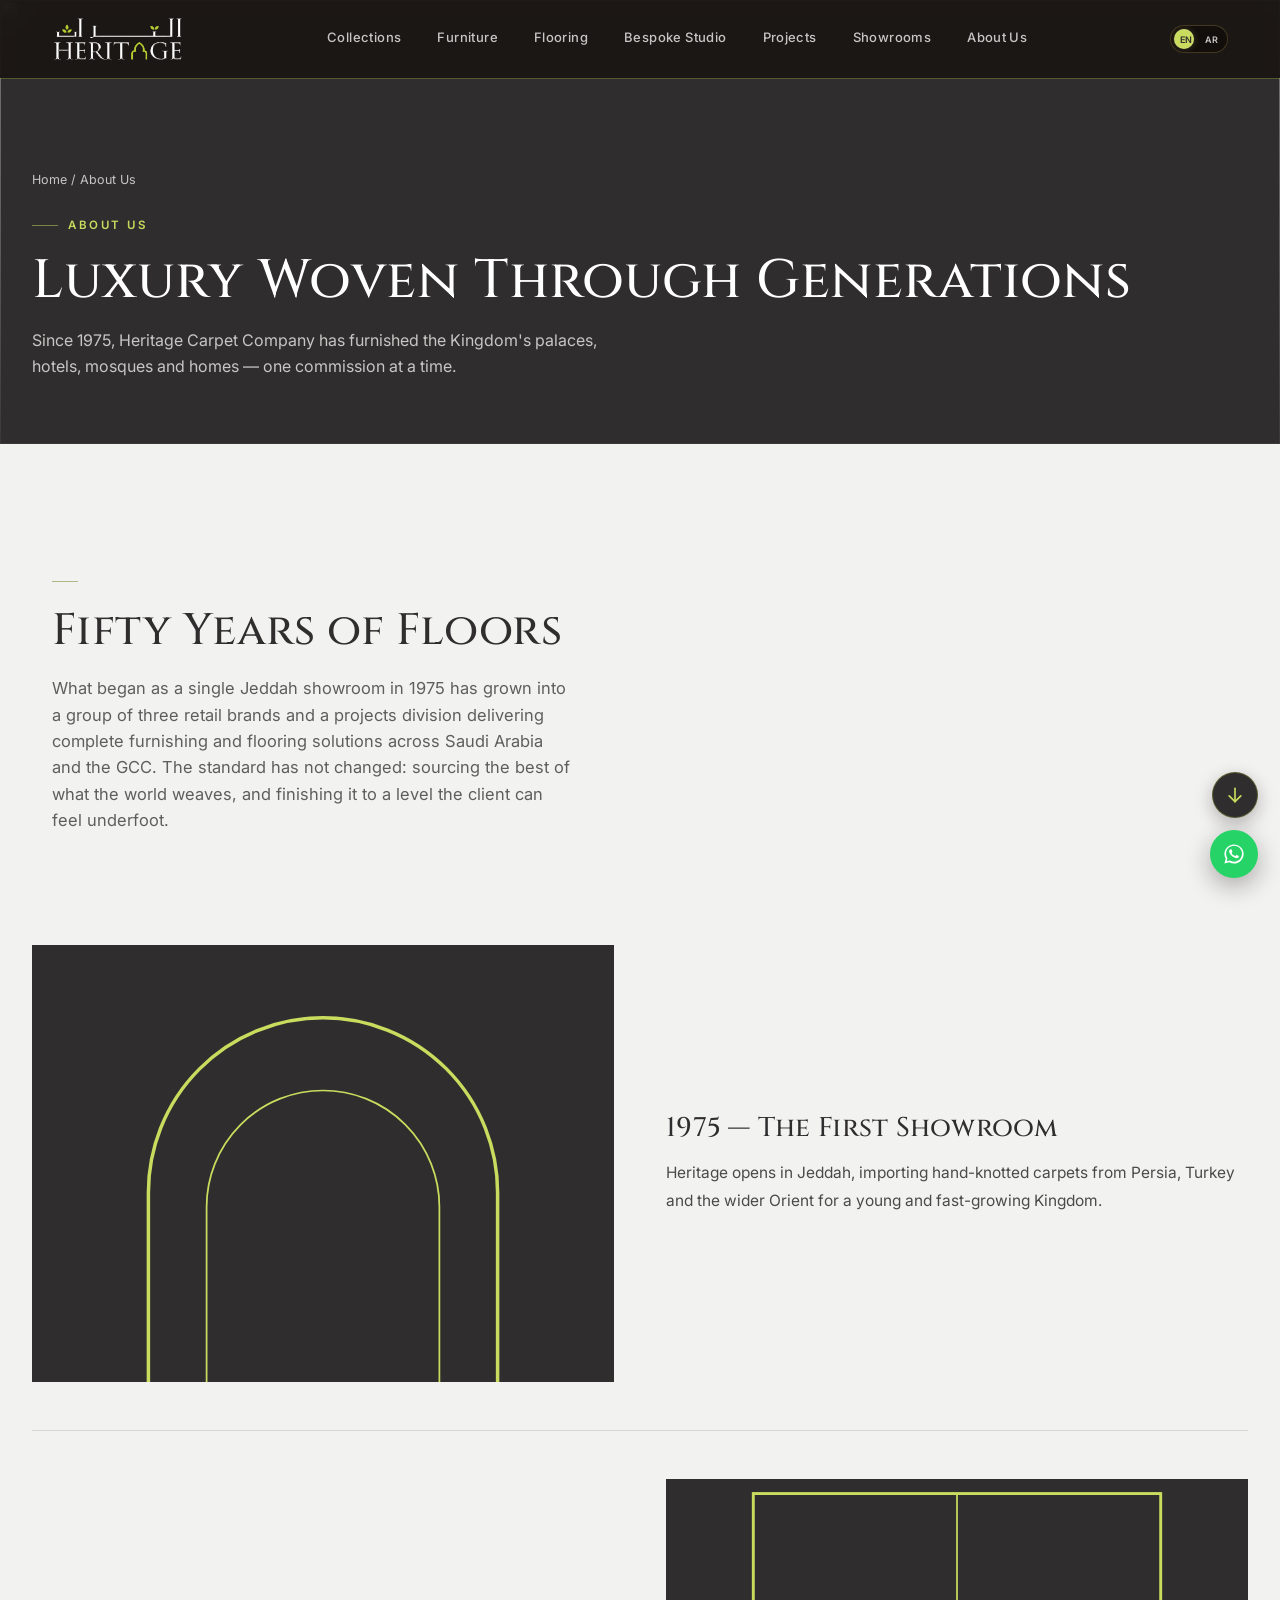
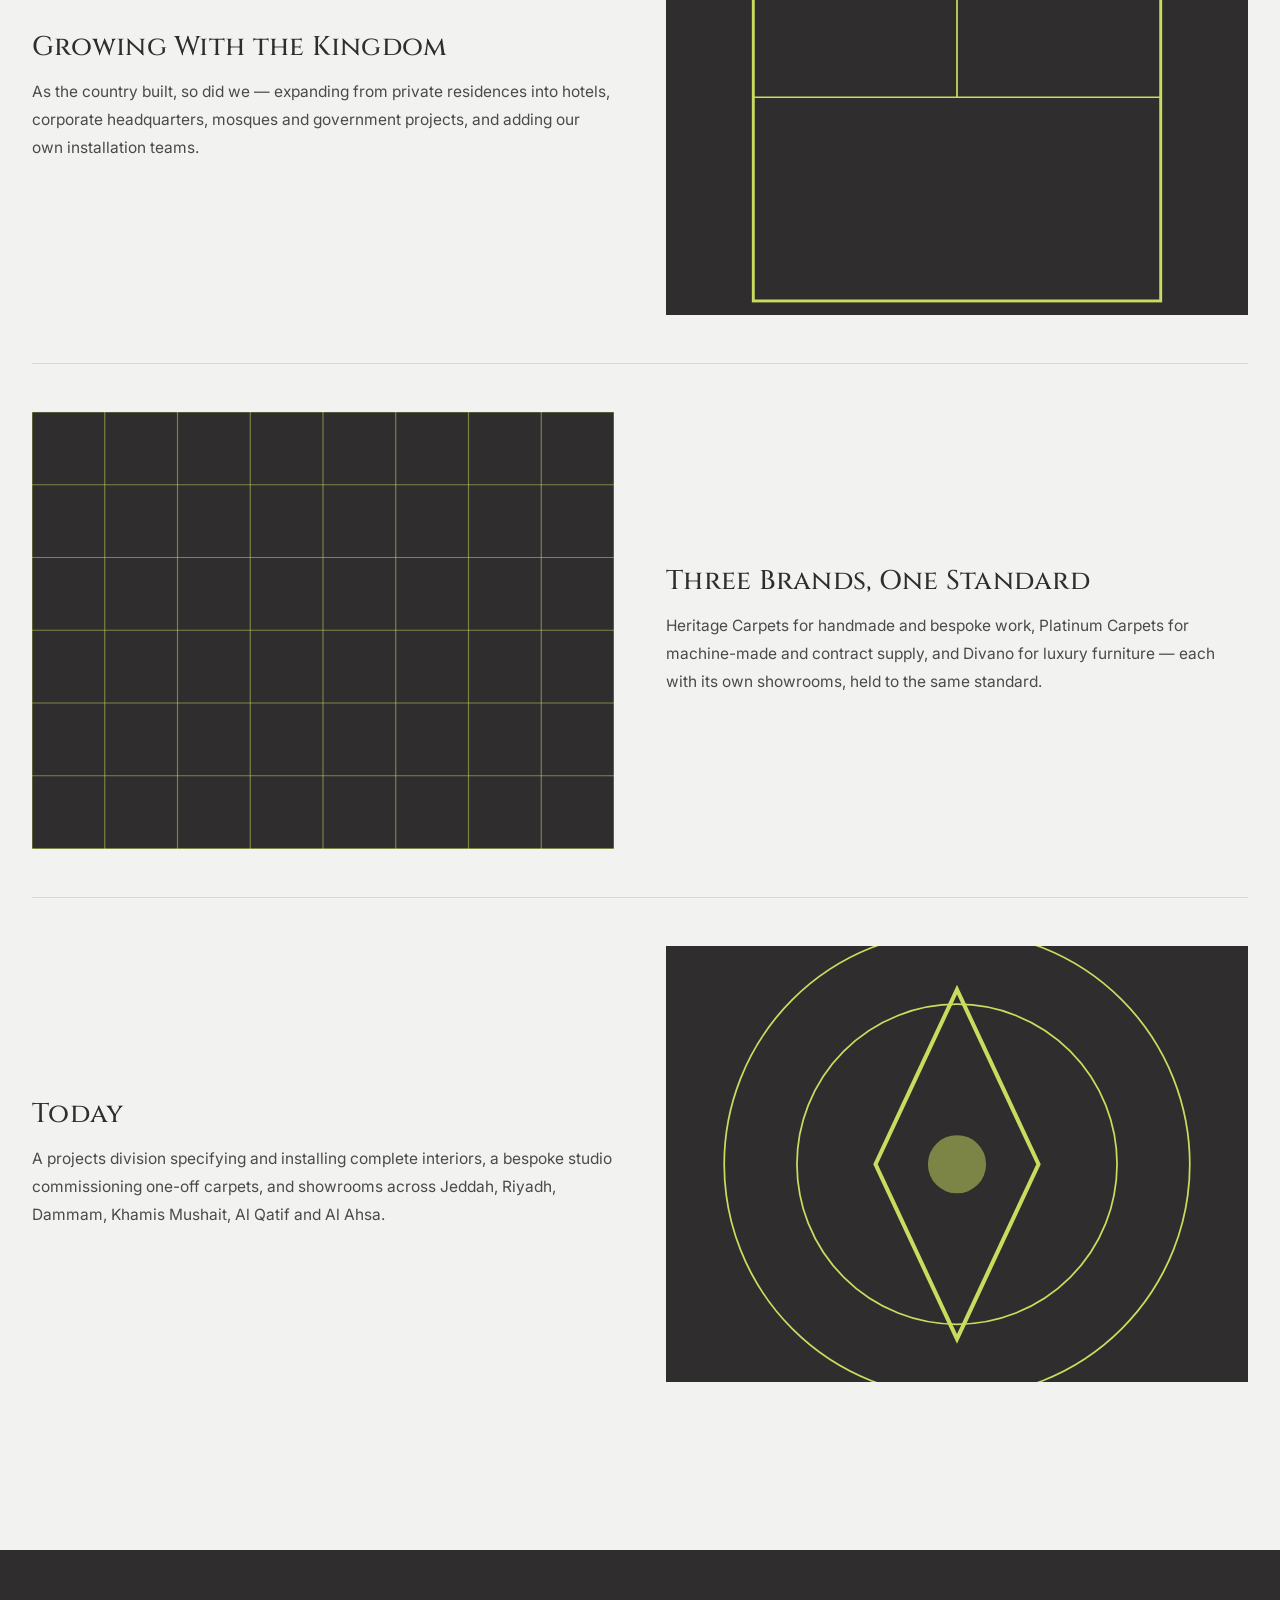
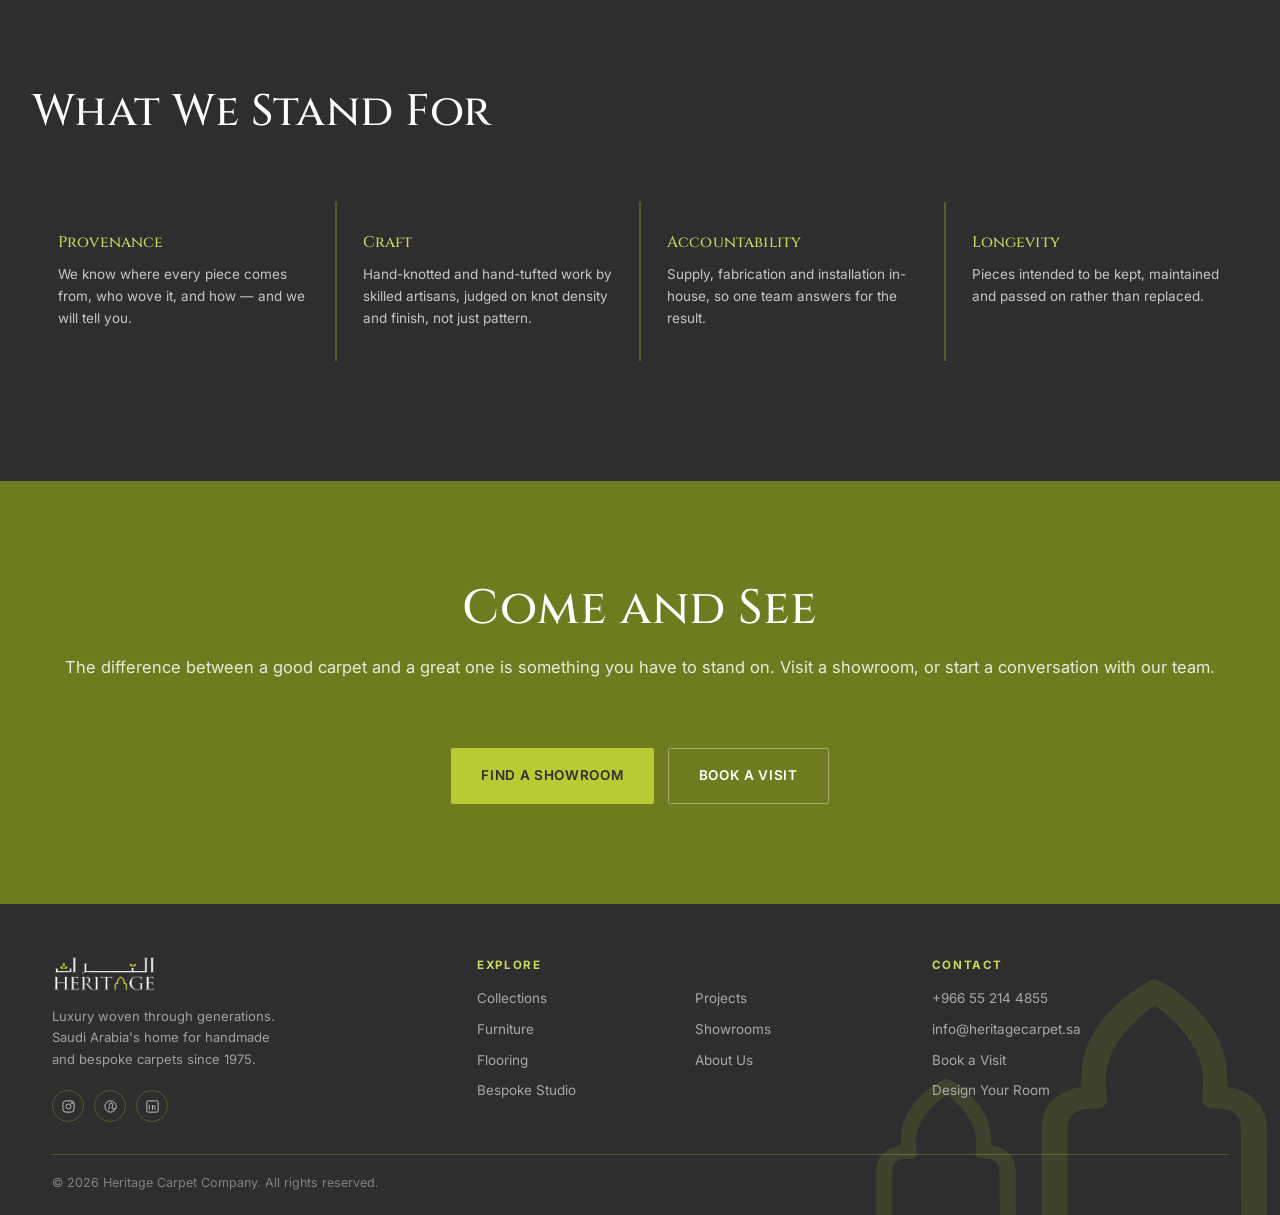
==== commit 5316323f: "Add files via upload" ====
--- a/about.html
+++ b/about.html
@@ -105,13 +105,15 @@
       </div>
       <div class="footer-col">
         <h5>Explore</h5>
-        <a href="collections.html">Collections</a>
-        <a href="furniture.html">Furniture</a>
-        <a href="flooring.html">Flooring</a>
-        <a href="bespoke.html">Bespoke Studio</a>
-        <a href="projects.html">Projects</a>
-        <a href="locations.html">Showrooms</a>
-        <a href="about.html">About Us</a>
+        <div class="footer-links-cols">
+          <a href="collections.html">Collections</a>
+          <a href="furniture.html">Furniture</a>
+          <a href="flooring.html">Flooring</a>
+          <a href="bespoke.html">Bespoke Studio</a>
+          <a href="projects.html">Projects</a>
+          <a href="locations.html">Showrooms</a>
+          <a href="about.html">About Us</a>
+        </div>
       </div>
       <div class="footer-col">
         <h5>Contact</h5>
@@ -228,13 +230,15 @@
       </div>
       <div class="footer-col">
         <h5>تصفح</h5>
-        <a href="collections.html">المجموعات</a>
-        <a href="furniture.html">الأثاث</a>
-        <a href="flooring.html">الأرضيات</a>
-        <a href="bespoke.html">التصميم الحصري</a>
-        <a href="projects.html">المشاريع</a>
-        <a href="locations.html">صالات العرض</a>
-        <a href="about.html">من نحن</a>
+        <div class="footer-links-cols">
+          <a href="collections.html">المجموعات</a>
+          <a href="furniture.html">الأثاث</a>
+          <a href="flooring.html">الأرضيات</a>
+          <a href="bespoke.html">التصميم الحصري</a>
+          <a href="projects.html">المشاريع</a>
+          <a href="locations.html">صالات العرض</a>
+          <a href="about.html">من نحن</a>
+        </div>
       </div>
       <div class="footer-col">
         <h5>التواصل</h5>
--- a/css/style.css
+++ b/css/style.css
@@ -490,7 +490,7 @@
   background-image:var(--pattern-arch);
   background-repeat:no-repeat;
   background-position:right bottom;
-  background-size:auto 150%;
+  background-size:auto 82%;
   opacity:0.13;
   pointer-events:none;
   z-index:0;
@@ -499,7 +499,7 @@
 [dir="rtl"] footer::before{background-position:right bottom;transform:none;}
 footer > *{position:relative;z-index:1;}
 @media (max-width:768px){
-  footer::before{background-size:auto 90%;opacity:0.11;}
+  footer::before{background-size:auto 60%;opacity:0.11;}
   .has-arch-pattern::before{background-size:auto 58%;}
 }
 
@@ -753,7 +753,7 @@
 
 /* ============ FOOTER ============ */
 footer{background:var(--ink);color:var(--cream-text-dim);padding:52px 0 22px;}
-.footer-top{display:grid;grid-template-columns:1.6fr 1fr 1fr;gap:40px;padding-bottom:32px;border-bottom:1px solid var(--line-dark);}
+.footer-top{display:grid;grid-template-columns:1.3fr 1.4fr 1fr;gap:40px;padding-bottom:32px;border-bottom:1px solid var(--line-dark);}
 .footer-top.footer-top-plp{grid-template-columns:1.6fr 1fr 1fr;}
 /* min-width:0 lets grid columns shrink below their content's min-content width,
    which is what was pushing the footer (and the page) wider than the viewport. */
@@ -766,6 +766,8 @@
 .footer-social svg{width:15px;height:15px;stroke:var(--cream-text-dim);}
 .footer-col h5{font-size:11.5px;letter-spacing:0.14em;text-transform:uppercase;color:var(--brass-light);font-weight:700;margin-bottom:14px;}
 .footer-col a{display:block;font-size:13.5px;margin-bottom:9px;opacity:0.8;transition:.3s;}
+.footer-links-cols{column-count:2;column-gap:22px;}
+.footer-links-cols a{break-inside:avoid;-webkit-column-break-inside:avoid;}
 .footer-col a:hover{opacity:1;color:var(--brass-light);}
 .footer-bottom{display:flex;justify-content:space-between;align-items:center;flex-wrap:wrap;gap:12px;padding-top:18px;font-size:12.5px;opacity:0.55;}
 
@@ -1013,6 +1015,7 @@
   .commercial-grid{grid-template-columns:repeat(2,1fr);}
   .journey{flex-direction:column;}
   .footer-top{grid-template-columns:1fr;gap:28px;}
+  .footer-links-cols{column-count:1;}
   .footer-top.footer-top-plp{grid-template-columns:1fr;gap:36px;}
   .footer-bottom{flex-direction:column;align-items:flex-start;text-align:start;}
   .projects-grid{columns:1;}
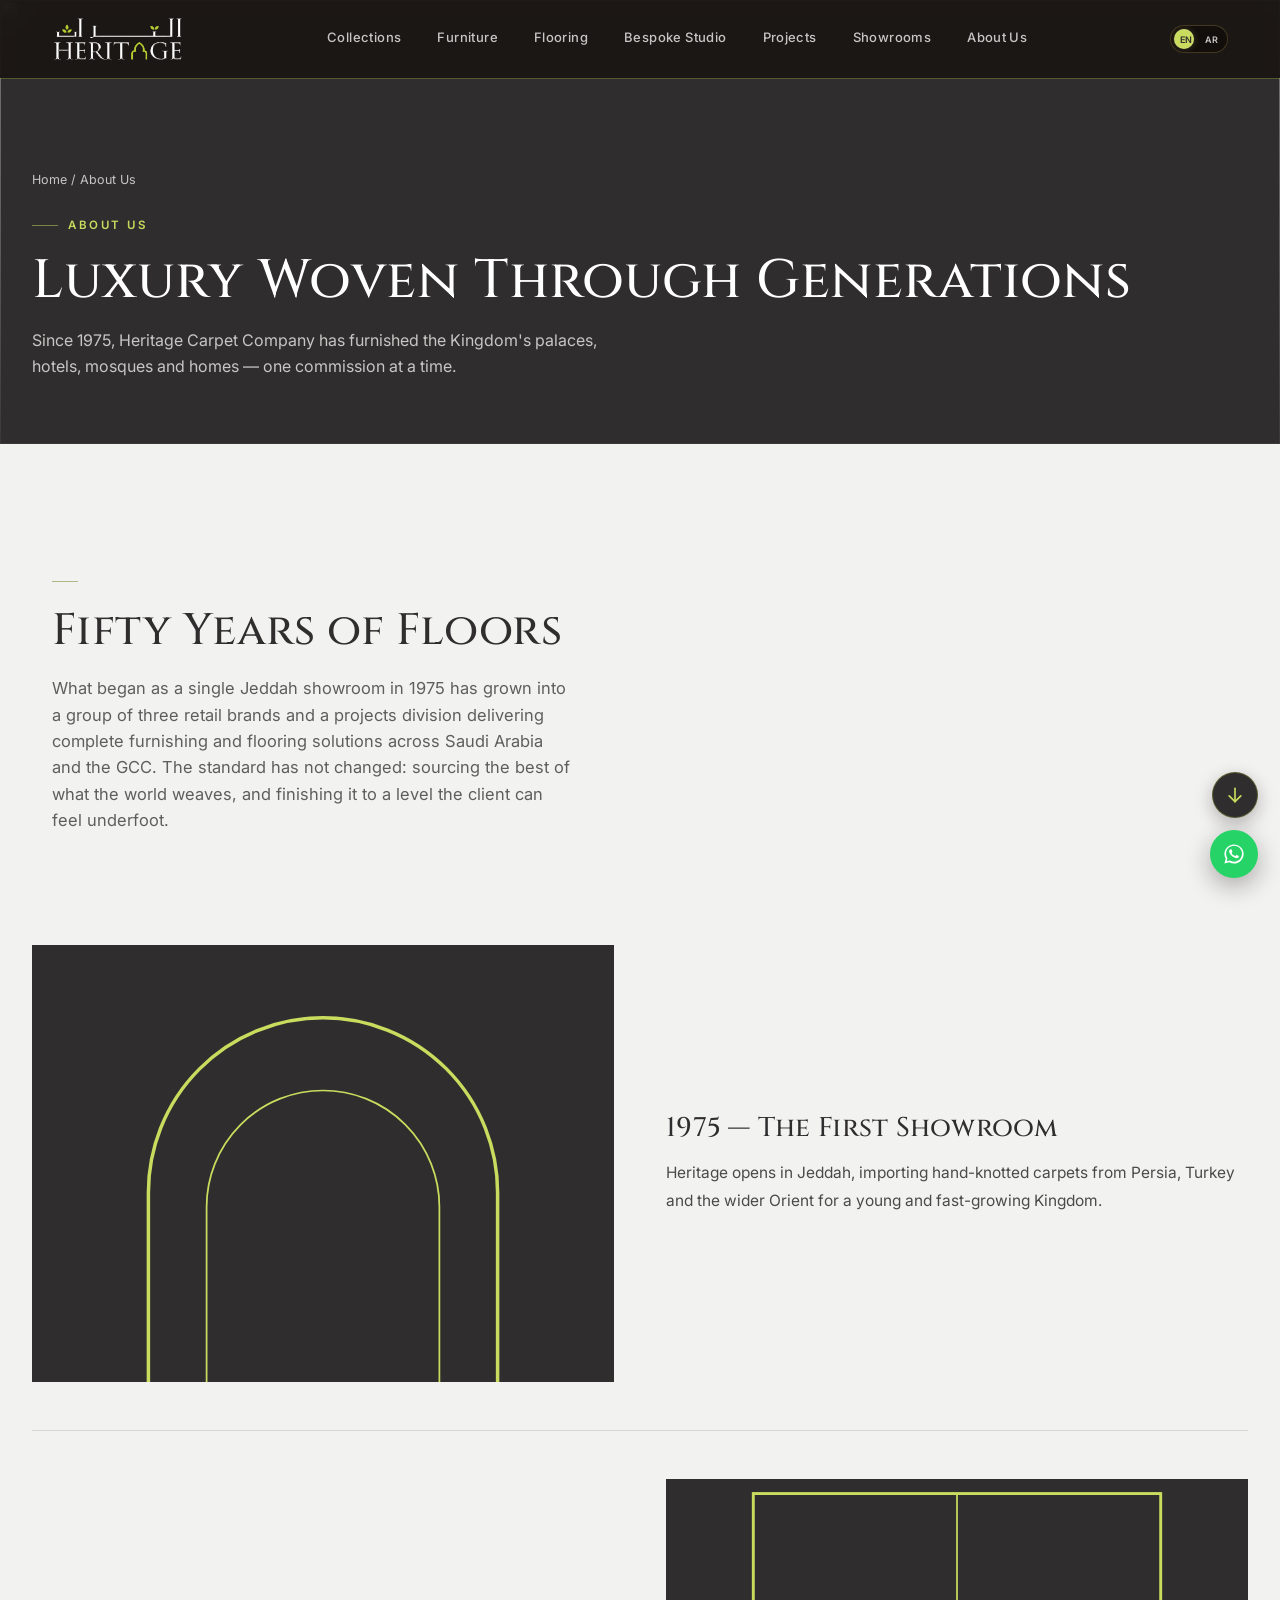
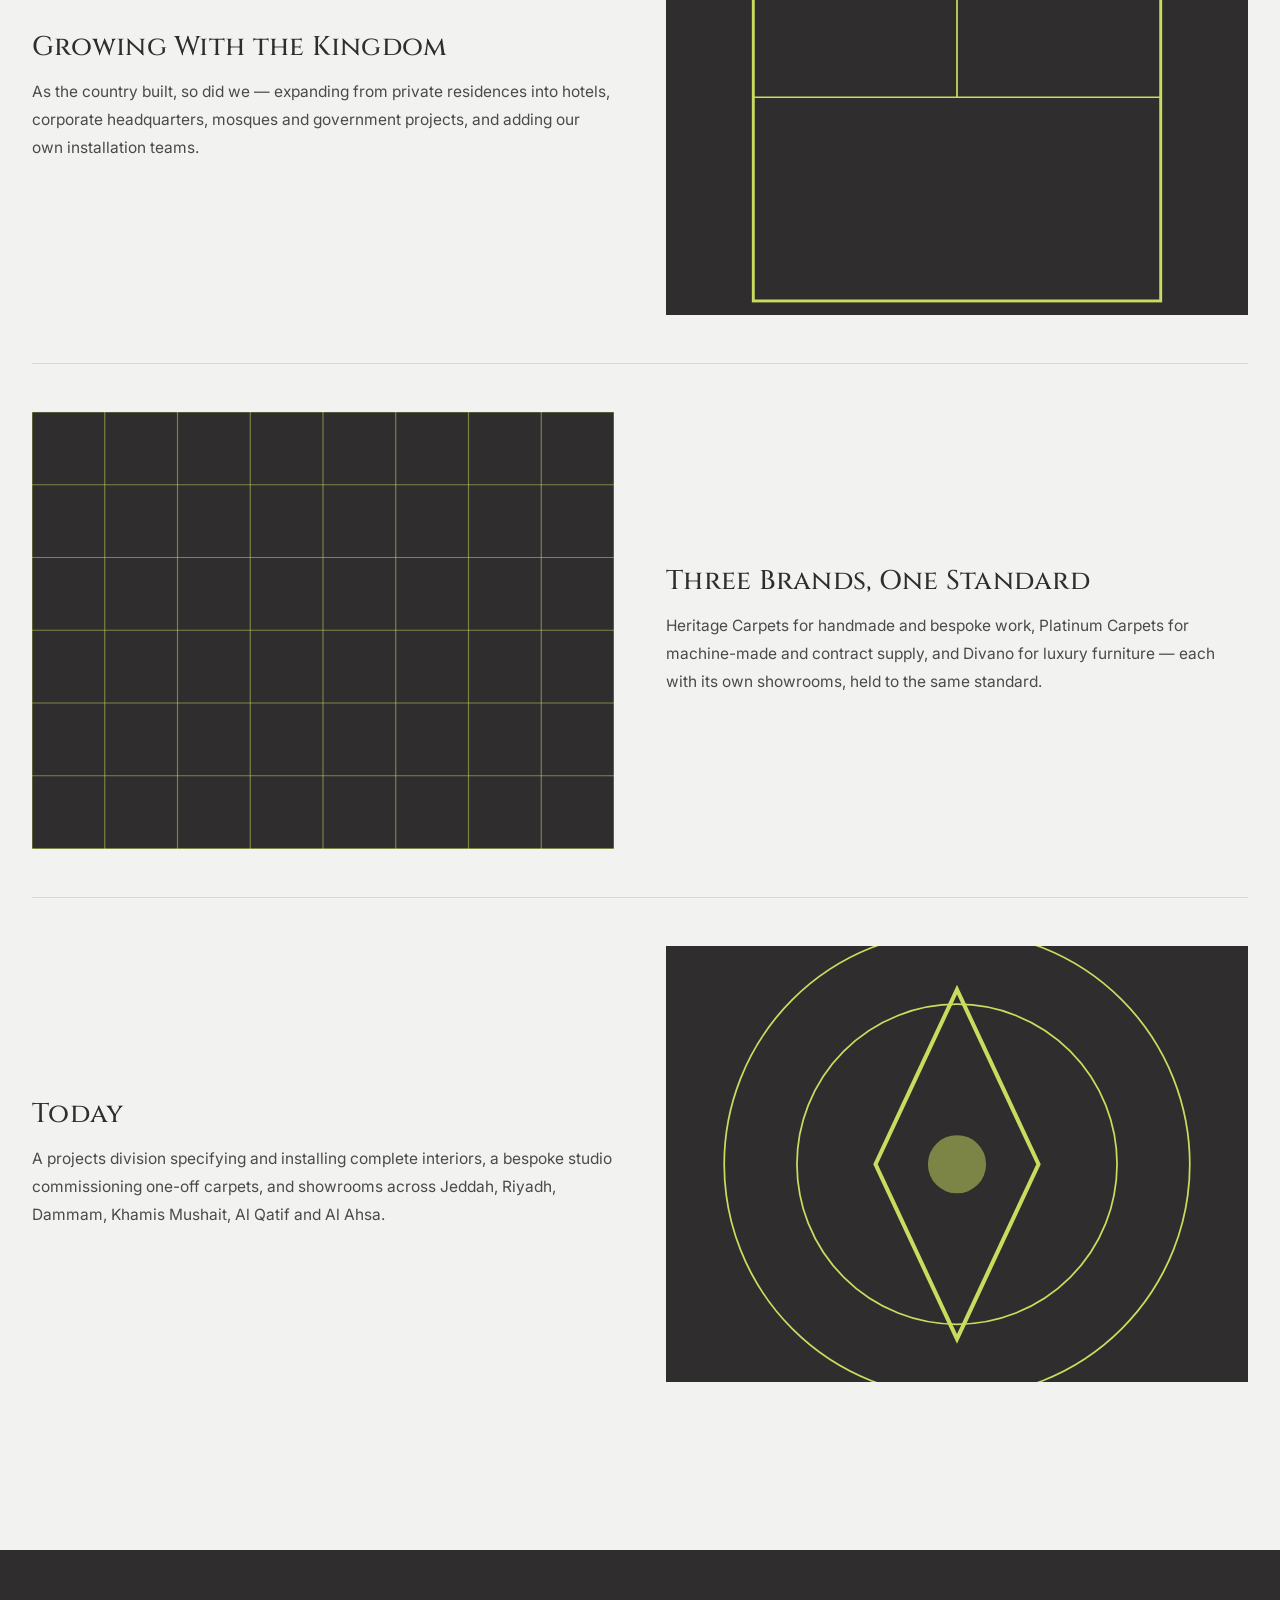
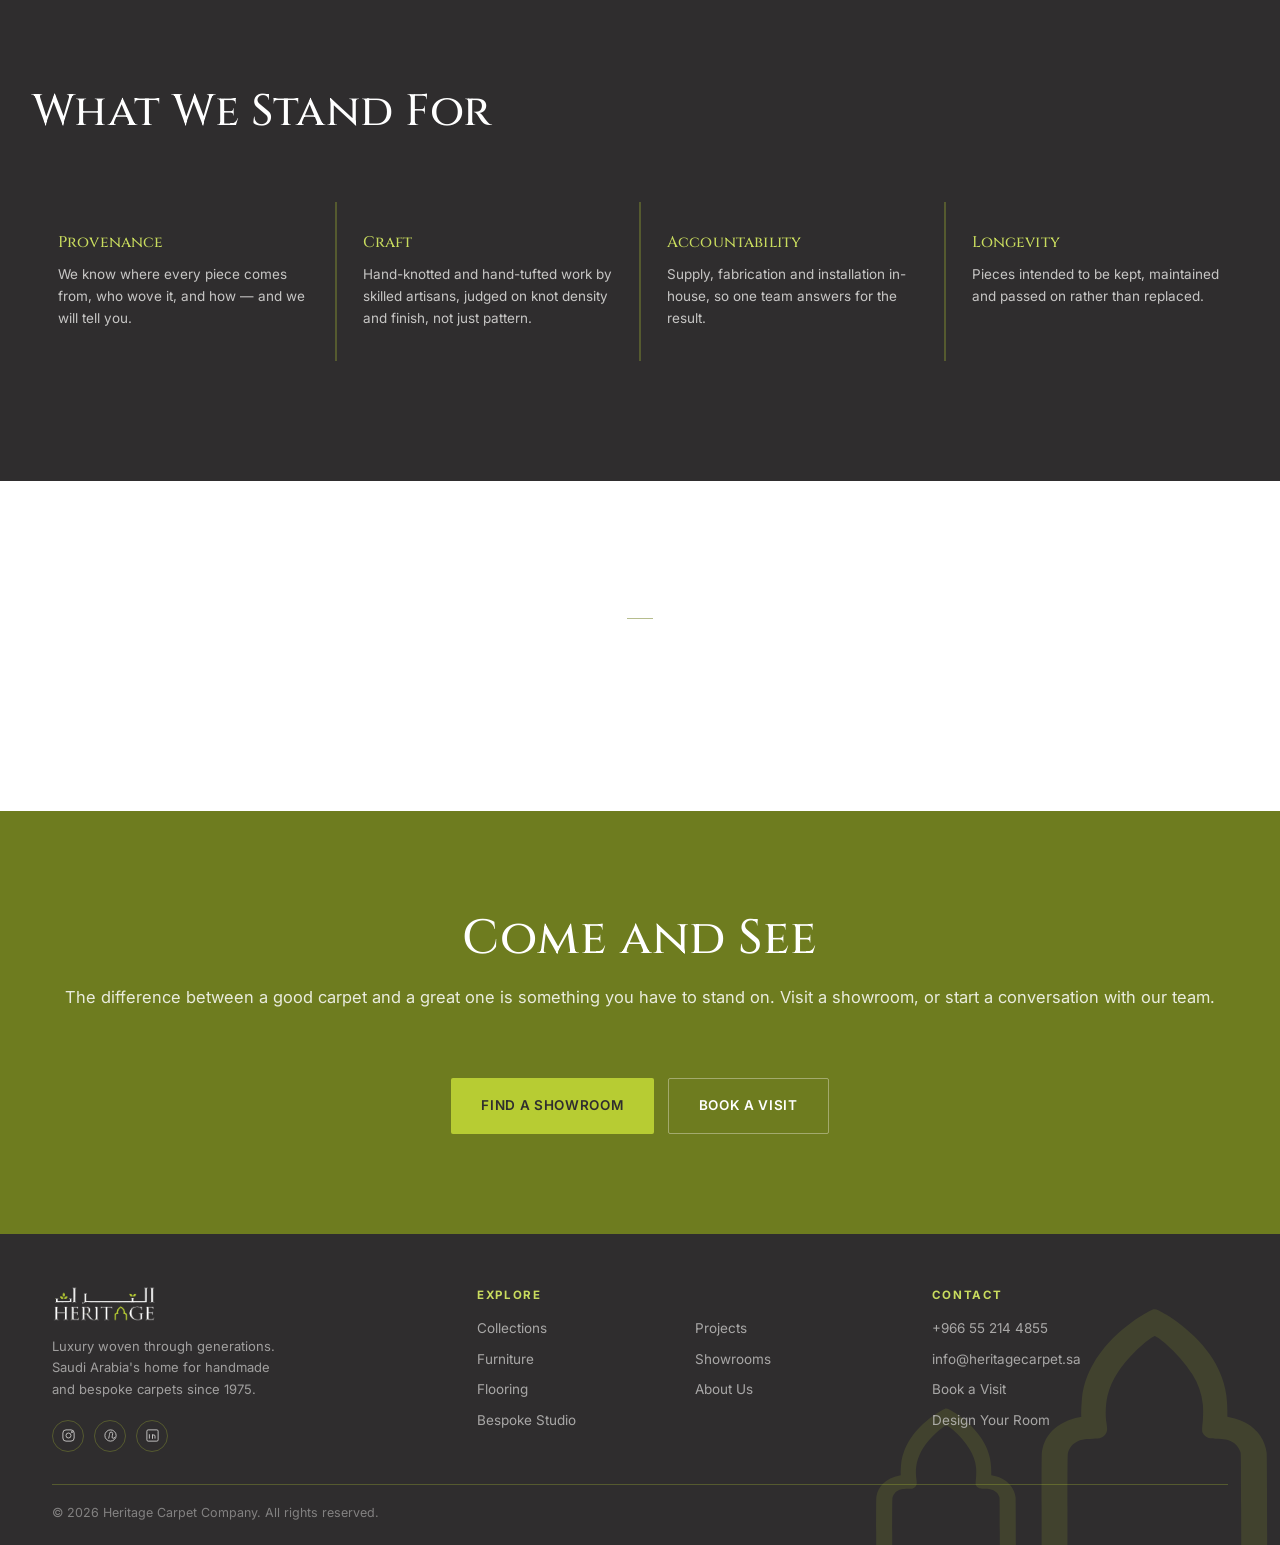
==== commit a56dac7a: "Add files via upload" ====
--- a/about.html
+++ b/about.html
@@ -77,6 +77,17 @@
   </div>
 </section>
 
+<section class="section on-parchment2 bs-section-wrap">
+  <div class="container-wide">
+    <div class="section-head center">
+      <div class="eyebrow on-light" data-role="bs-kicker"></div>
+      <h2 data-role="bs-title"></h2>
+      <p data-role="bs-lead"></p>
+    </div>
+    <div data-role="bs-brands"></div>
+  </div>
+</section>
+
 <section class="cta-band">
   <div class="container">
     <h2 data-role="cp-cta-title"></h2>
@@ -202,6 +213,17 @@
   </div>
 </section>
 
+<section class="section on-parchment2 bs-section-wrap">
+  <div class="container-wide">
+    <div class="section-head center">
+      <div class="eyebrow on-light" data-role="bs-kicker"></div>
+      <h2 data-role="bs-title"></h2>
+      <p data-role="bs-lead"></p>
+    </div>
+    <div data-role="bs-brands"></div>
+  </div>
+</section>
+
 <section class="cta-band">
   <div class="container">
     <h2 data-role="cp-cta-title"></h2>
@@ -263,12 +285,15 @@
 
 <script src="js/data.js"></script>
 <script src="js/pages-data.js"></script>
+<script src="js/brands-data.js"></script>
 <script src="js/script.js"></script>
 <script>
   Heritage.renderContentPage({page:'about'}, document.querySelector('.lang-block[data-lang="en"]'));
+  Heritage.renderBrandShowcase({}, document.querySelector('.lang-block[data-lang="en"]'));
 </script>
 <script>
   Heritage.renderContentPage({page:'about'}, document.querySelector('.lang-block[data-lang="ar"]'));
+  Heritage.renderBrandShowcase({}, document.querySelector('.lang-block[data-lang="ar"]'));
 </script>
 </body>
 </html>
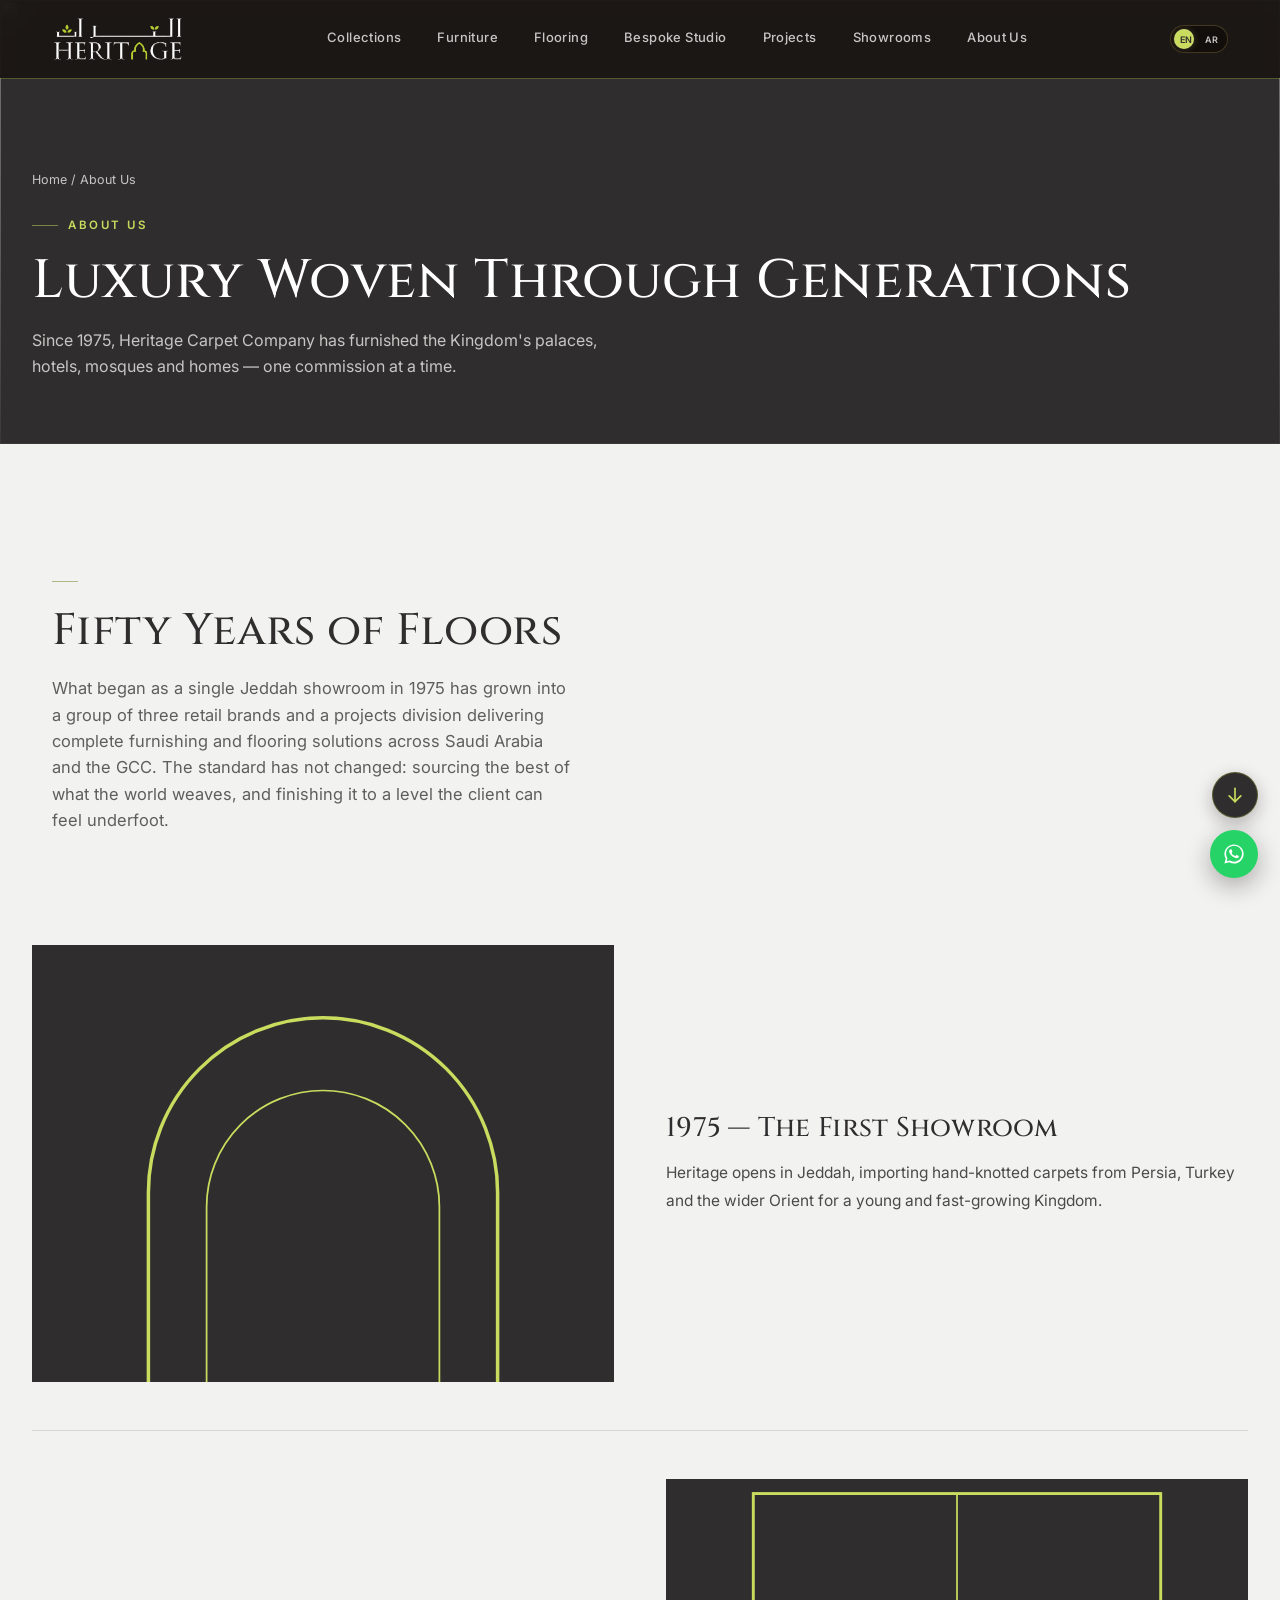
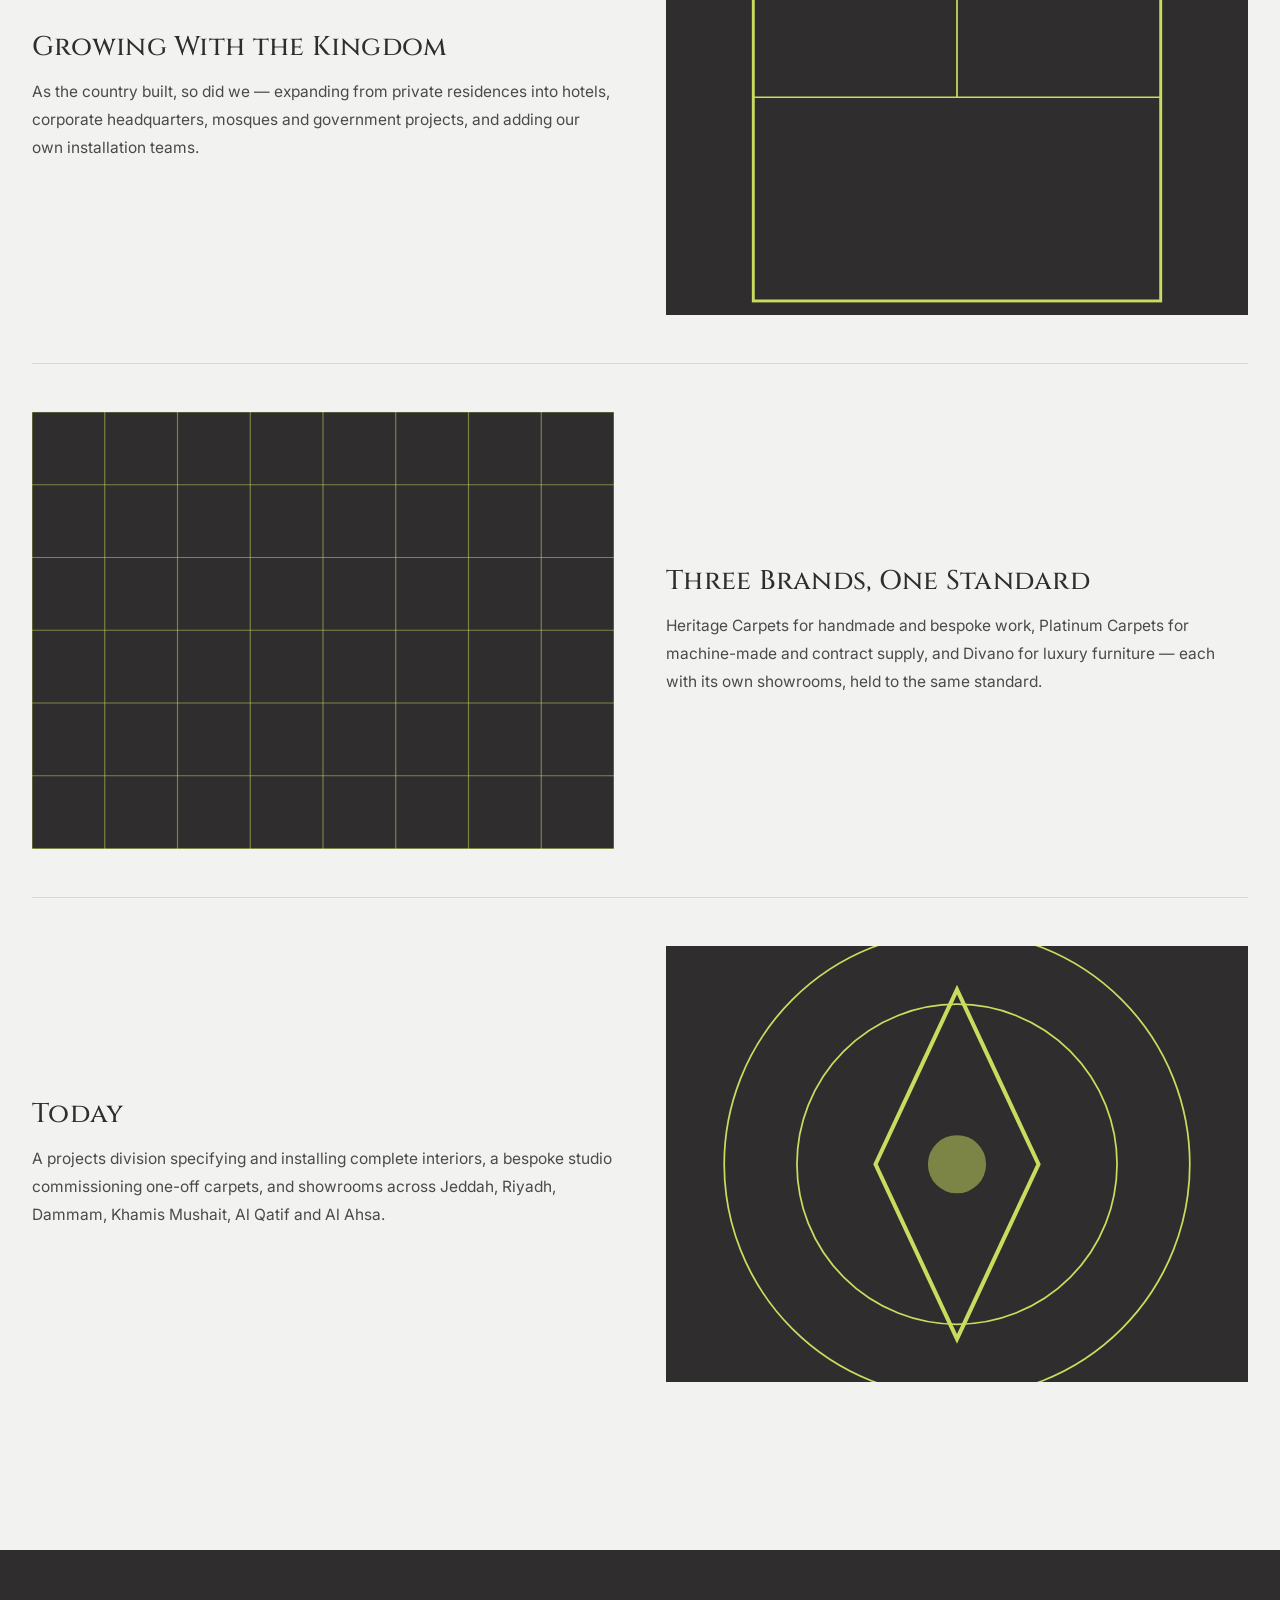
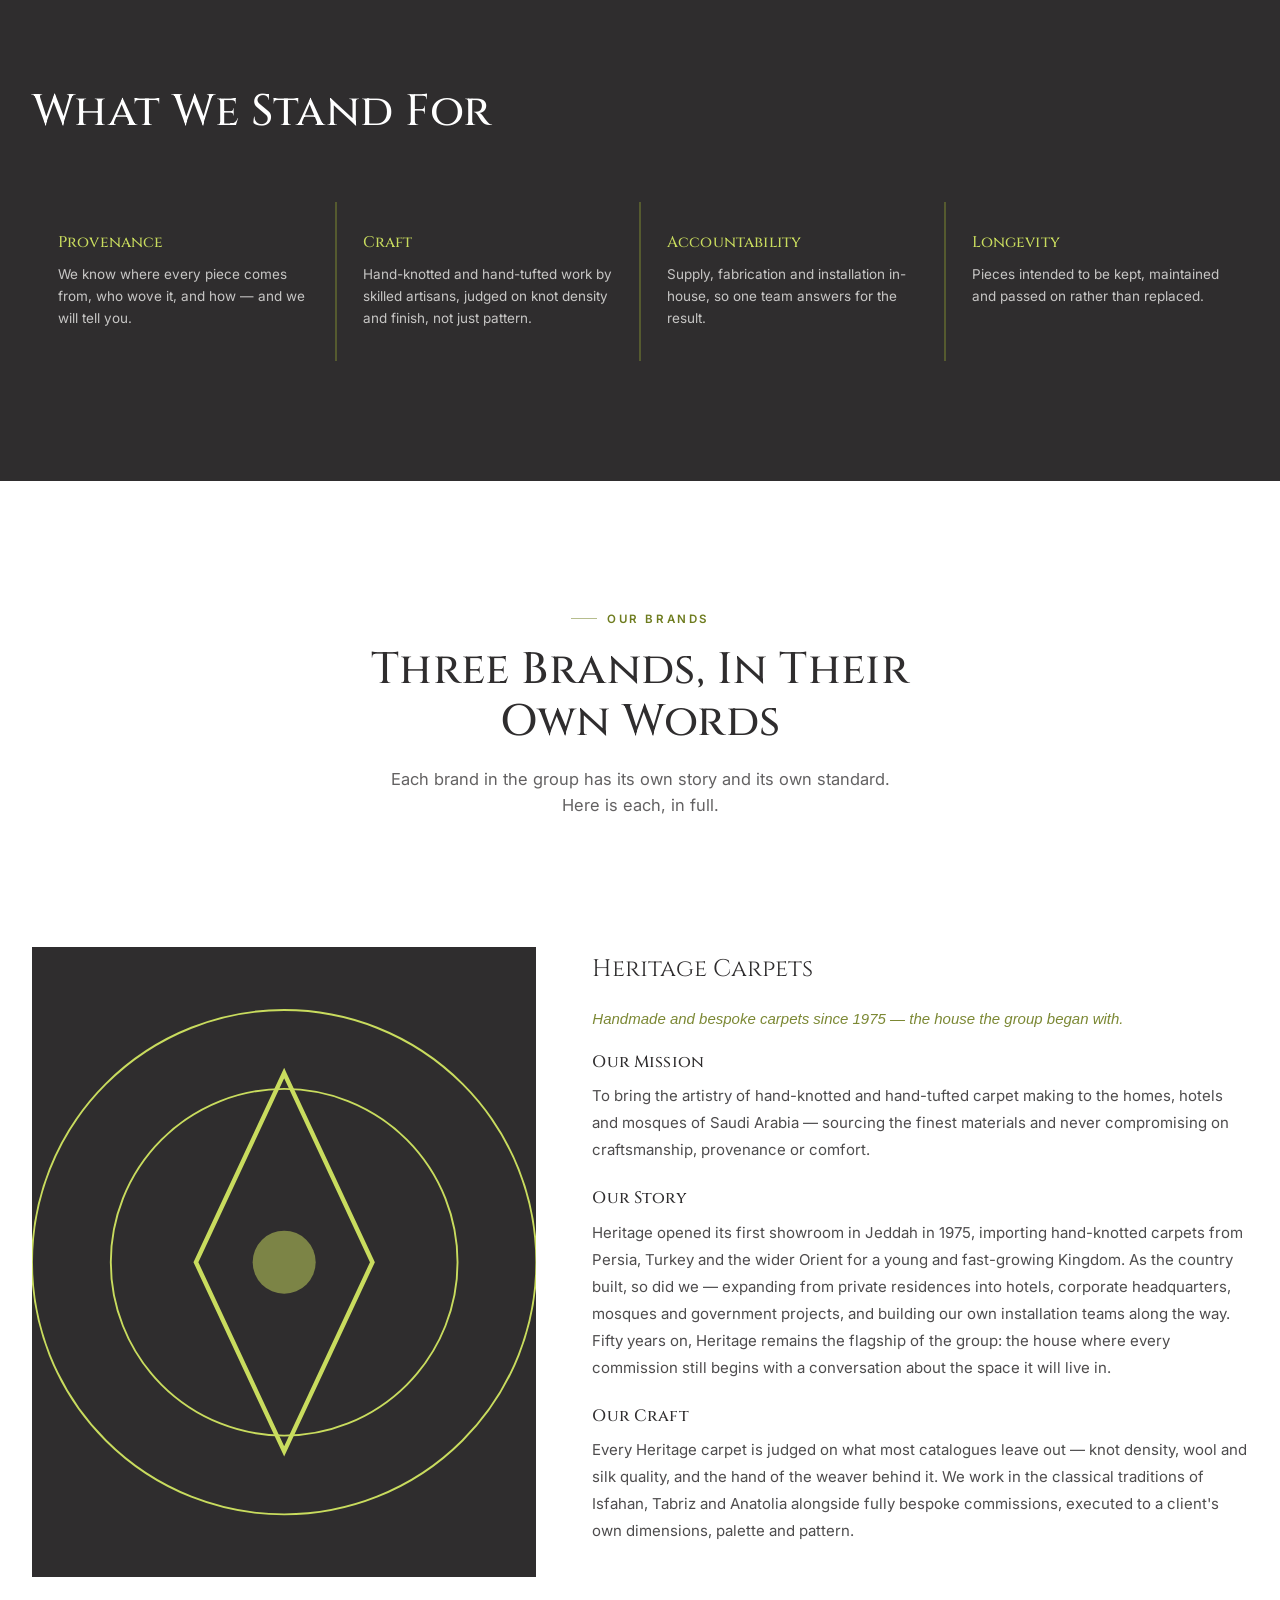
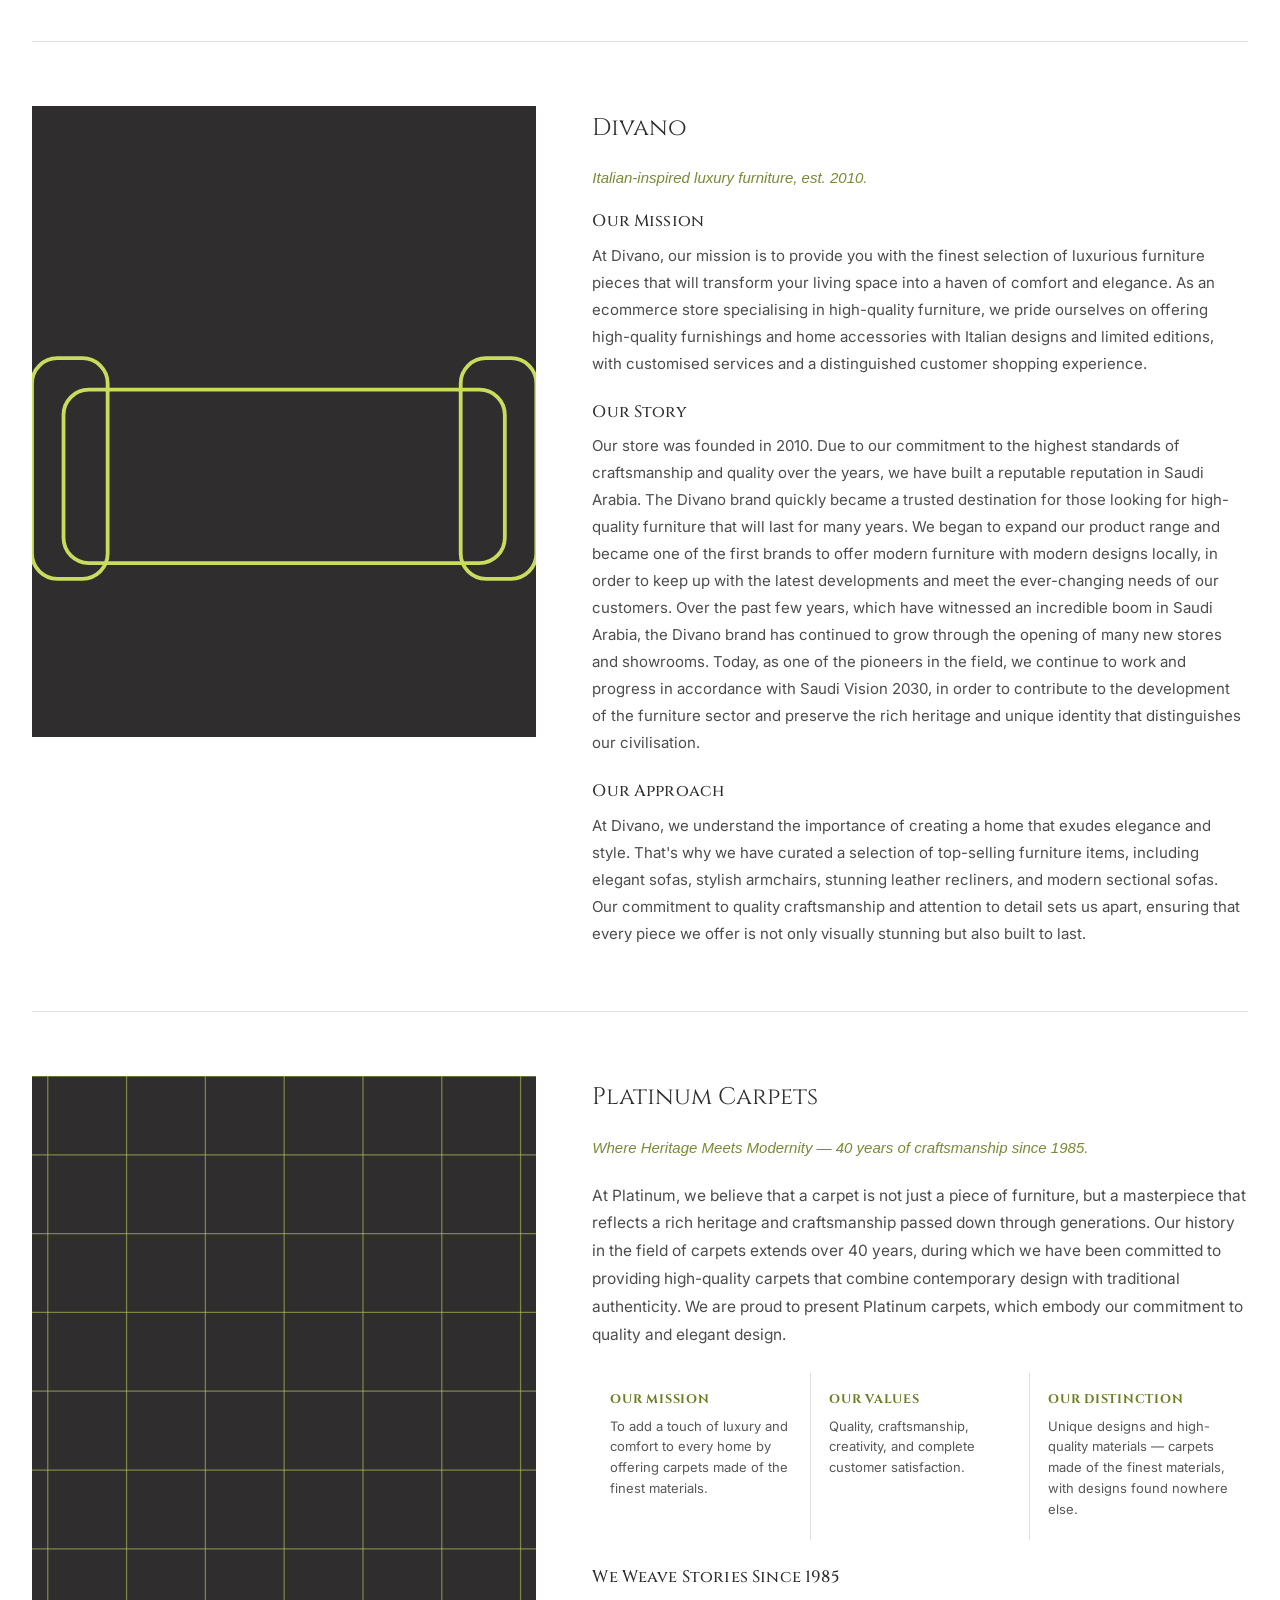
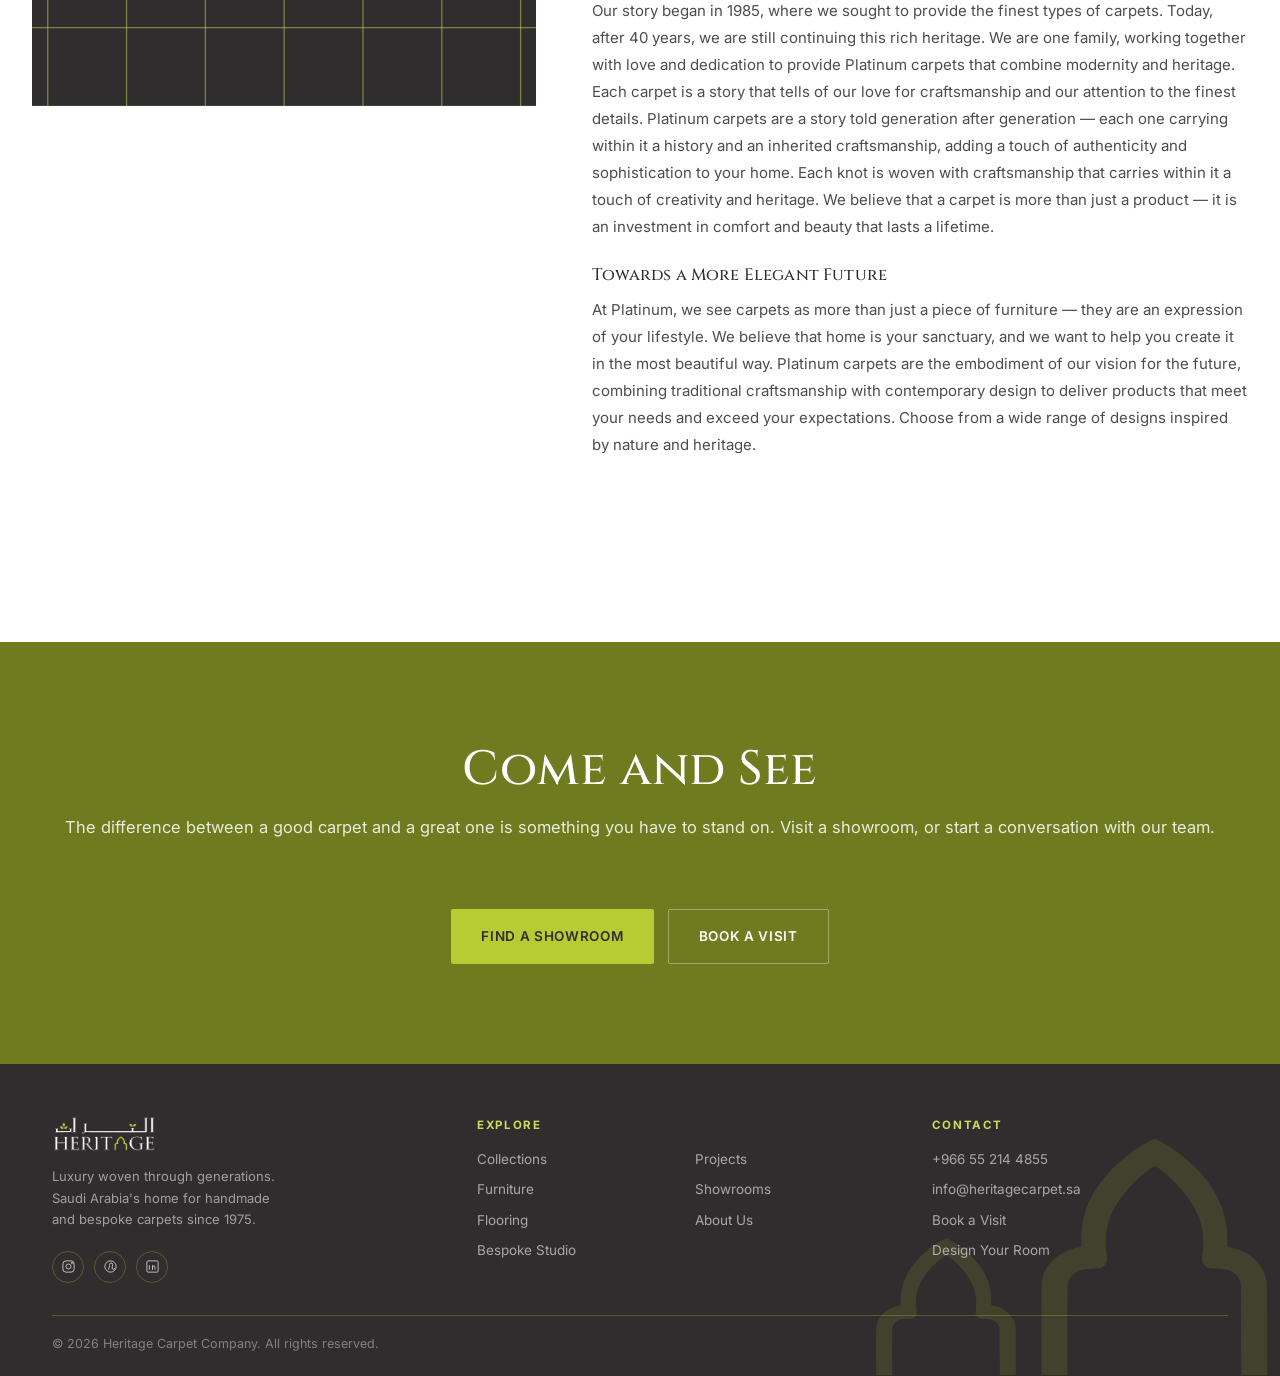
==== commit 5bf74dc9: "Add files via upload" ====
--- a/about.html
+++ b/about.html
@@ -94,7 +94,7 @@
     <p data-role="cp-cta-body"></p>
     <div style="display:flex;gap:14px;justify-content:center;flex-wrap:wrap;margin-top:32px;">
       <a class="btn btn-fill" data-role="cp-cta-primary" href="locations.html"></a>
-      <a class="btn btn-outline" data-role="cp-cta-secondary" href="visit.html"></a>
+      <a class="btn btn-outline" data-role="cp-cta-secondary" href="https://wa.me/966552144855?text=Hello%20Heritage%20Group%2C%20I%27d%20like%20to%20get%20in%20touch." target="_blank" rel="noopener"></a>
     </div>
   </div>
 </section>
@@ -230,7 +230,7 @@
     <p data-role="cp-cta-body"></p>
     <div style="display:flex;gap:14px;justify-content:center;flex-wrap:wrap;margin-top:32px;">
       <a class="btn btn-fill" data-role="cp-cta-primary" href="locations.html"></a>
-      <a class="btn btn-outline" data-role="cp-cta-secondary" href="visit.html"></a>
+      <a class="btn btn-outline" data-role="cp-cta-secondary" href="https://wa.me/966552144855?text=%D9%85%D8%B1%D8%AD%D8%A8%D9%8B%D8%A7%D8%8C%20%D8%A3%D9%88%D8%AF%20%D8%A7%D9%84%D8%AA%D9%88%D8%A7%D8%B5%D9%84%20%D9%85%D8%B9%20%D9%85%D8%AC%D9%85%D9%88%D8%B9%D8%A9%20%D8%A7%D9%84%D8%AA%D8%B1%D8%A7%D8%AB." target="_blank" rel="noopener"></a>
     </div>
   </div>
 </section>
--- a/css/style.css
+++ b/css/style.css
@@ -751,6 +751,36 @@
   .loc-tab{flex:1 1 100%;}
 }
 
+/* ============ BRAND SHOWCASE (About Us) ============ */
+.bs-brand{display:grid;grid-template-columns:1fr 1.3fr;gap:56px;align-items:start;padding:64px 0;border-bottom:1px solid var(--line-light);}
+.bs-brand:last-child{border-bottom:none;}
+.bs-media{position:sticky;top:96px;min-width:0;}
+.bs-media .motif{position:relative;aspect-ratio:4/5;overflow:hidden;background:var(--ink);}
+.bs-body{min-width:0;}
+.bs-logo{display:flex;align-items:center;min-height:44px;margin-bottom:16px;}
+.bs-logo img{max-height:44px;max-width:200px;width:auto;display:block;}
+.bs-logo-fallback{display:none;font-family:var(--font-display);font-size:24px;color:var(--ink-text);}
+.bs-logo img.logo-missing{display:none;}
+.bs-logo img.logo-missing ~ .bs-logo-fallback{display:inline;}
+.bs-tagline{font-size:15px;font-style:italic;color:var(--madder);opacity:0.9;margin-bottom:22px;}
+.bs-intro{font-size:15.5px;line-height:1.8;opacity:0.85;margin-bottom:24px;}
+.bs-features{display:grid;grid-template-columns:repeat(3,1fr);gap:1px;background:var(--line-light);margin-bottom:28px;}
+.bs-feature{background:var(--parchment-2);padding:20px 18px;}
+.bs-feature h4{font-size:12.5px;letter-spacing:0.06em;text-transform:uppercase;color:var(--madder);font-weight:700;}
+.bs-feature p{margin-top:8px;font-size:13px;line-height:1.6;opacity:0.8;}
+.bs-section{margin-bottom:26px;}
+.bs-section:last-child{margin-bottom:0;}
+.bs-section h4{font-size:16.5px;margin-bottom:10px;}
+.bs-section p{font-size:15px;line-height:1.8;opacity:0.85;}
+
+@media (max-width:980px){
+  .bs-brand{grid-template-columns:1fr;gap:26px;padding:44px 0;}
+  .bs-media{position:static;}
+}
+@media (max-width:640px){
+  .bs-features{grid-template-columns:1fr;}
+}
+
 /* ============ FOOTER ============ */
 footer{background:var(--ink);color:var(--cream-text-dim);padding:52px 0 22px;}
 .footer-top{display:grid;grid-template-columns:1.3fr 1.4fr 1fr;gap:40px;padding-bottom:32px;border-bottom:1px solid var(--line-dark);}
